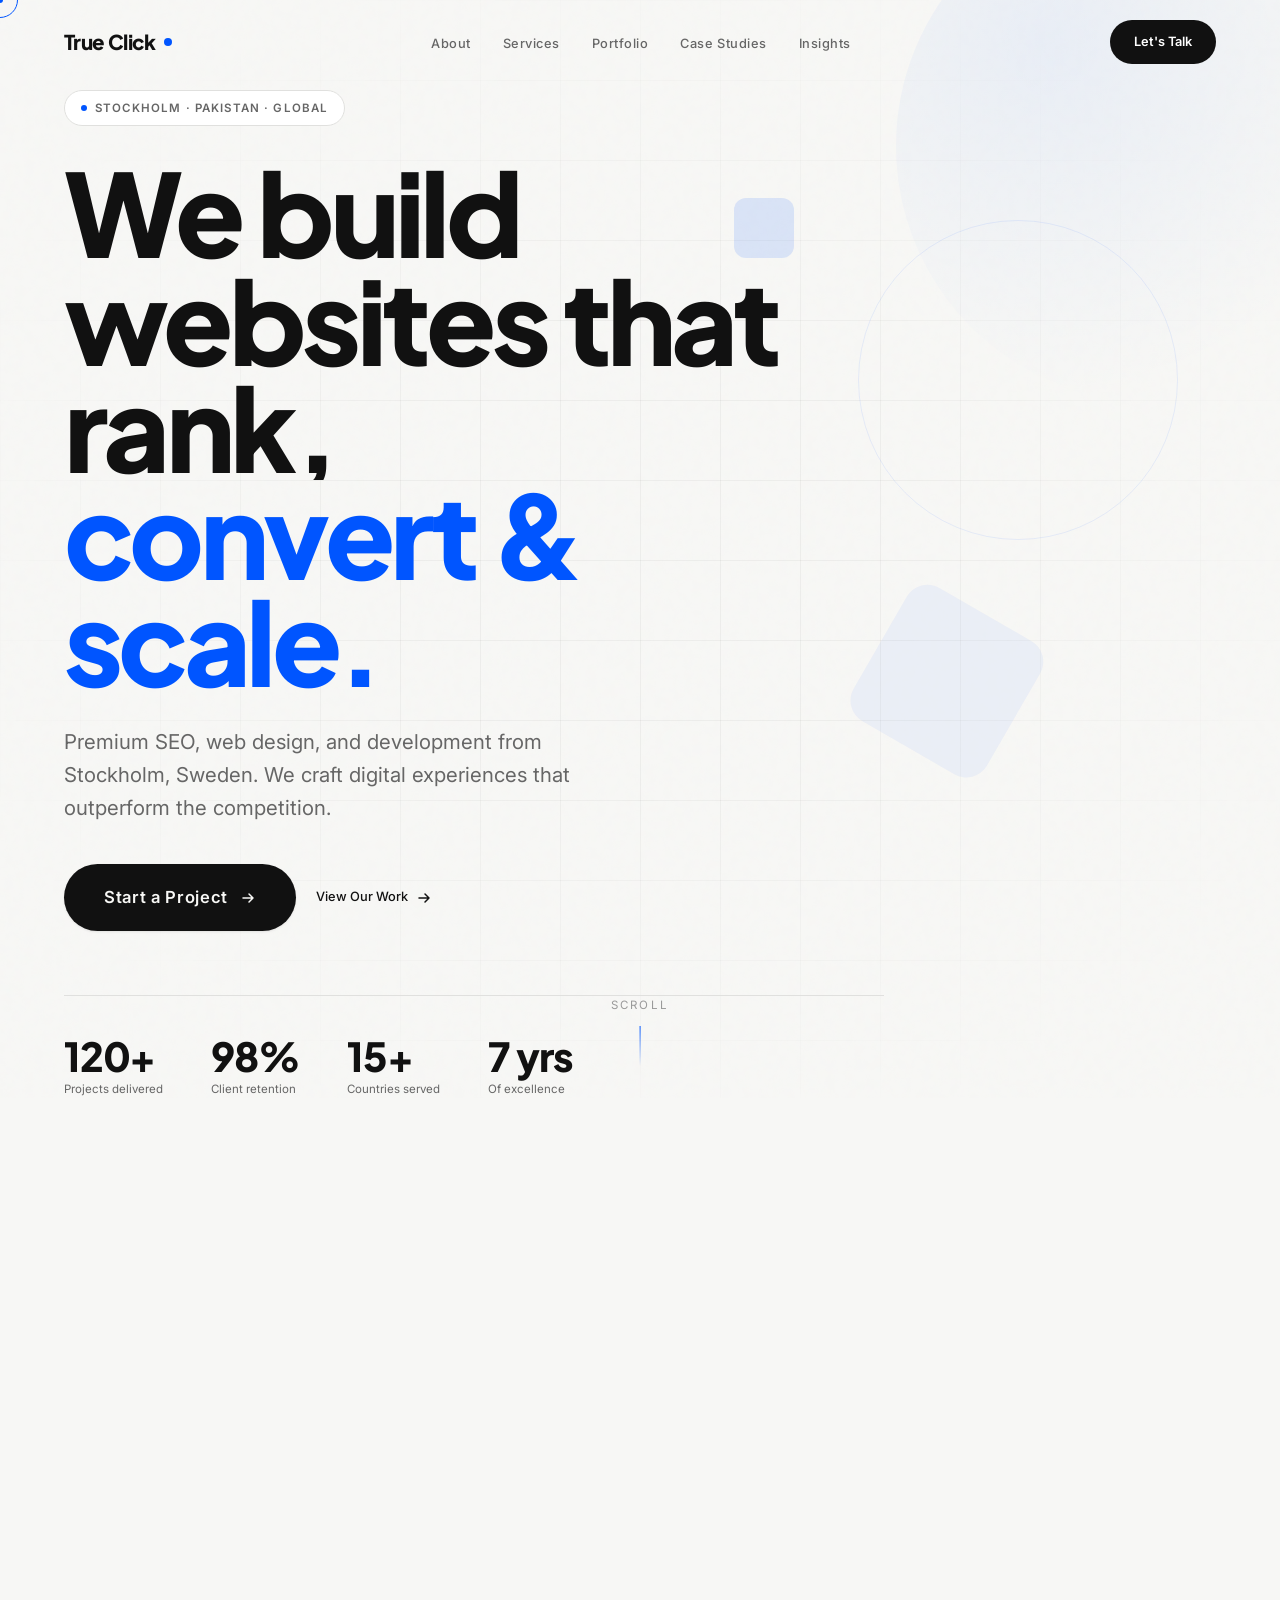
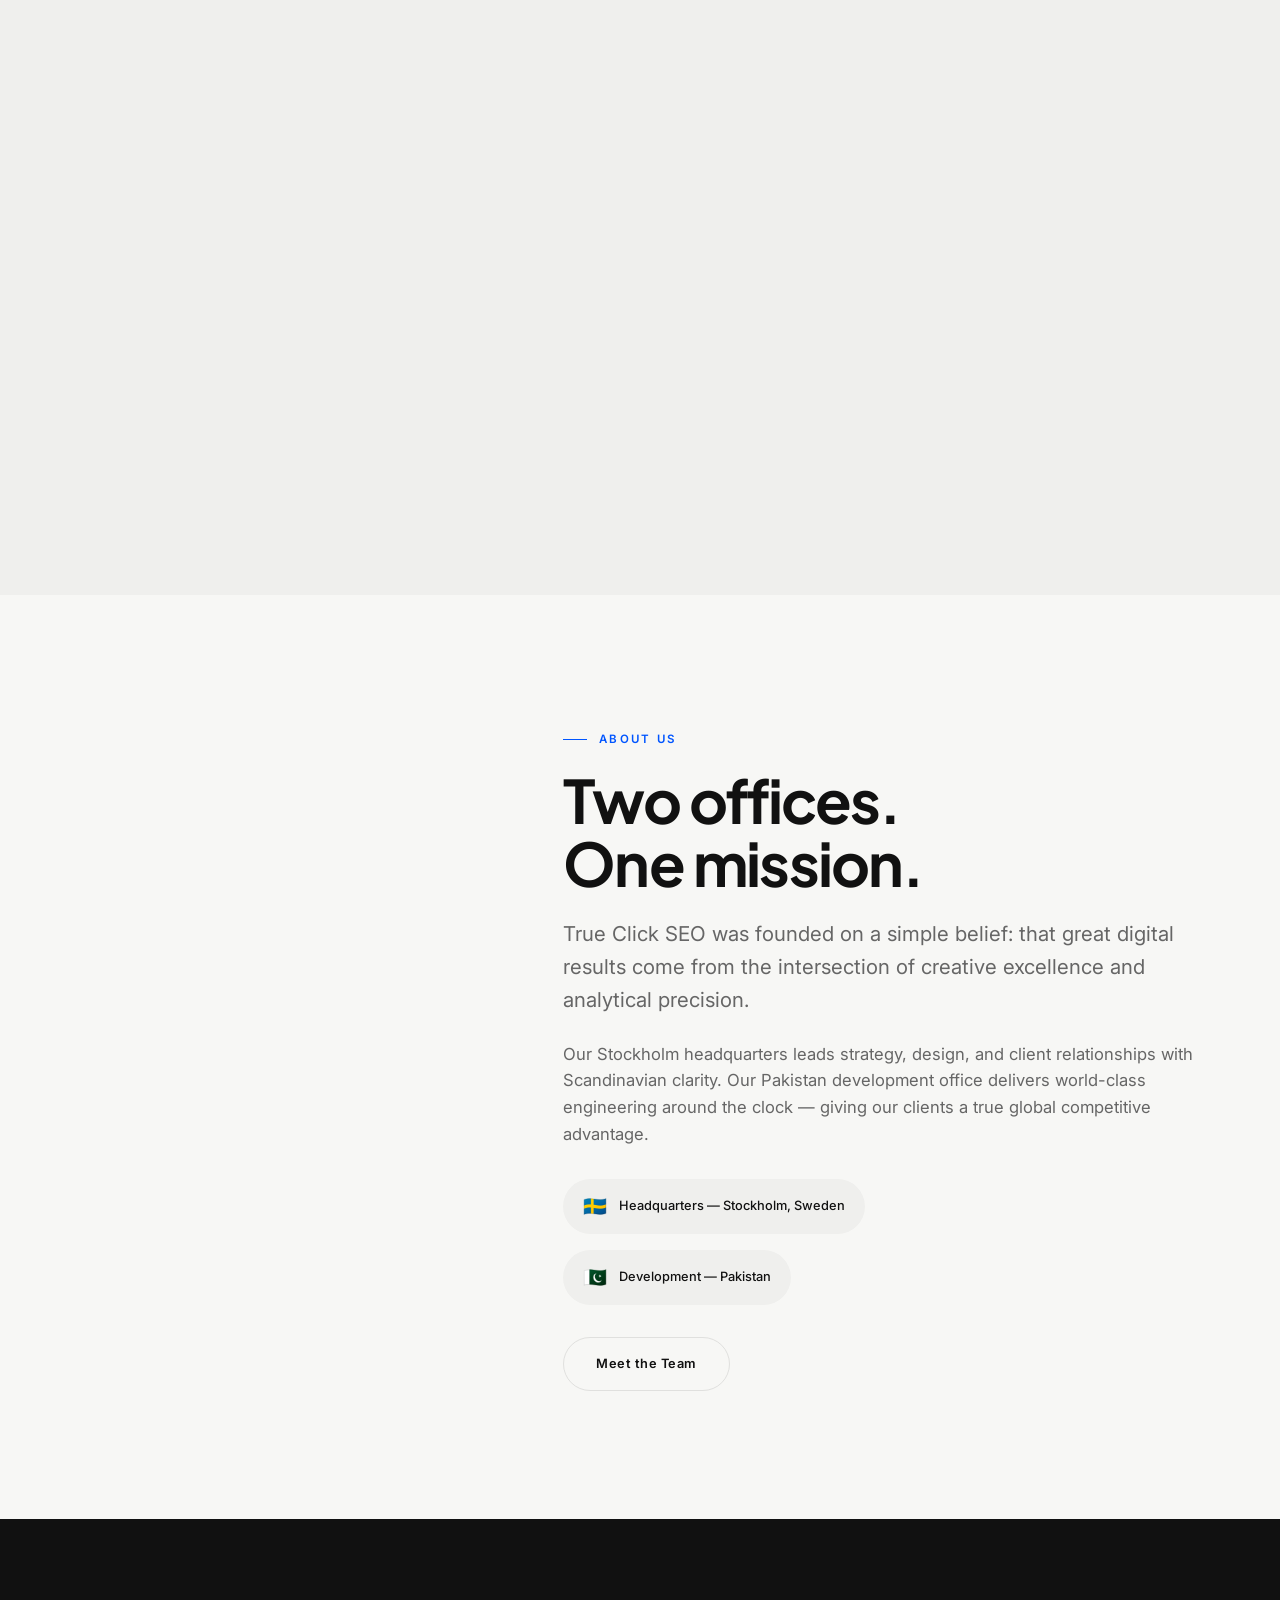
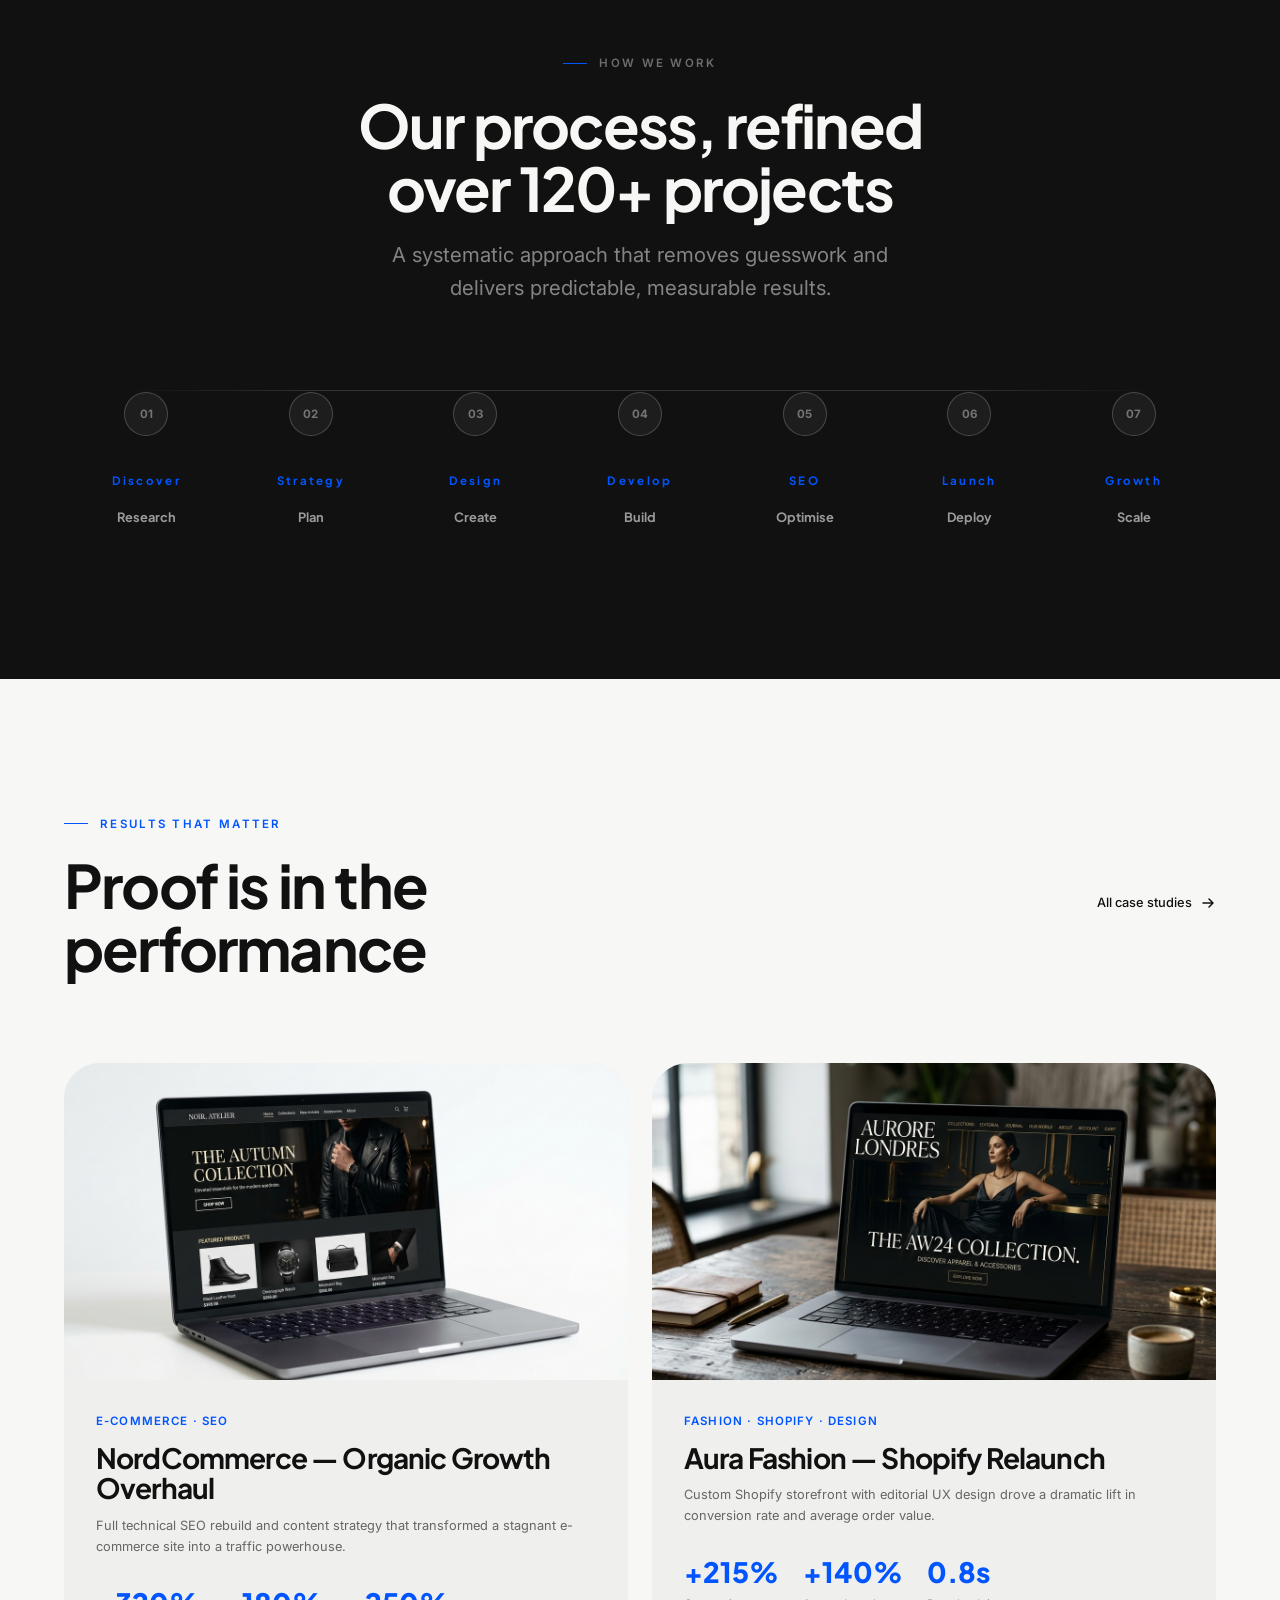
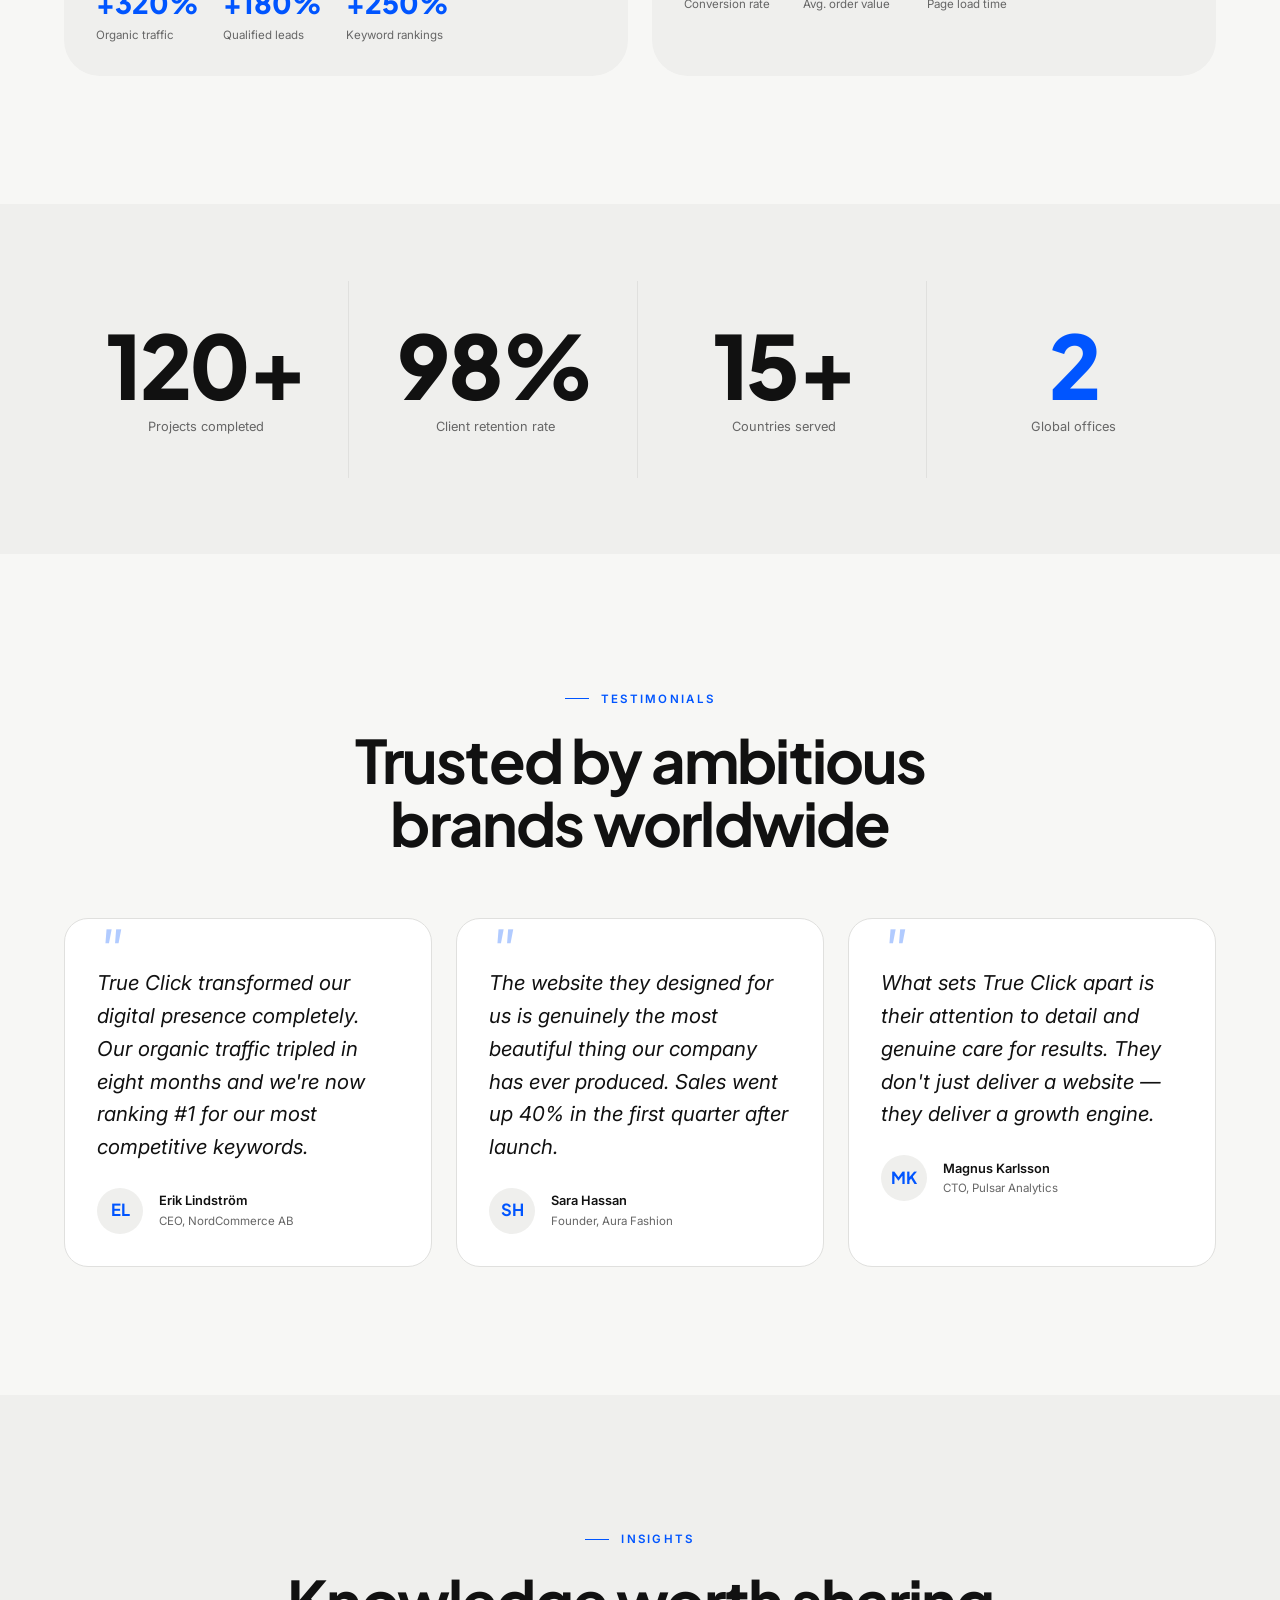
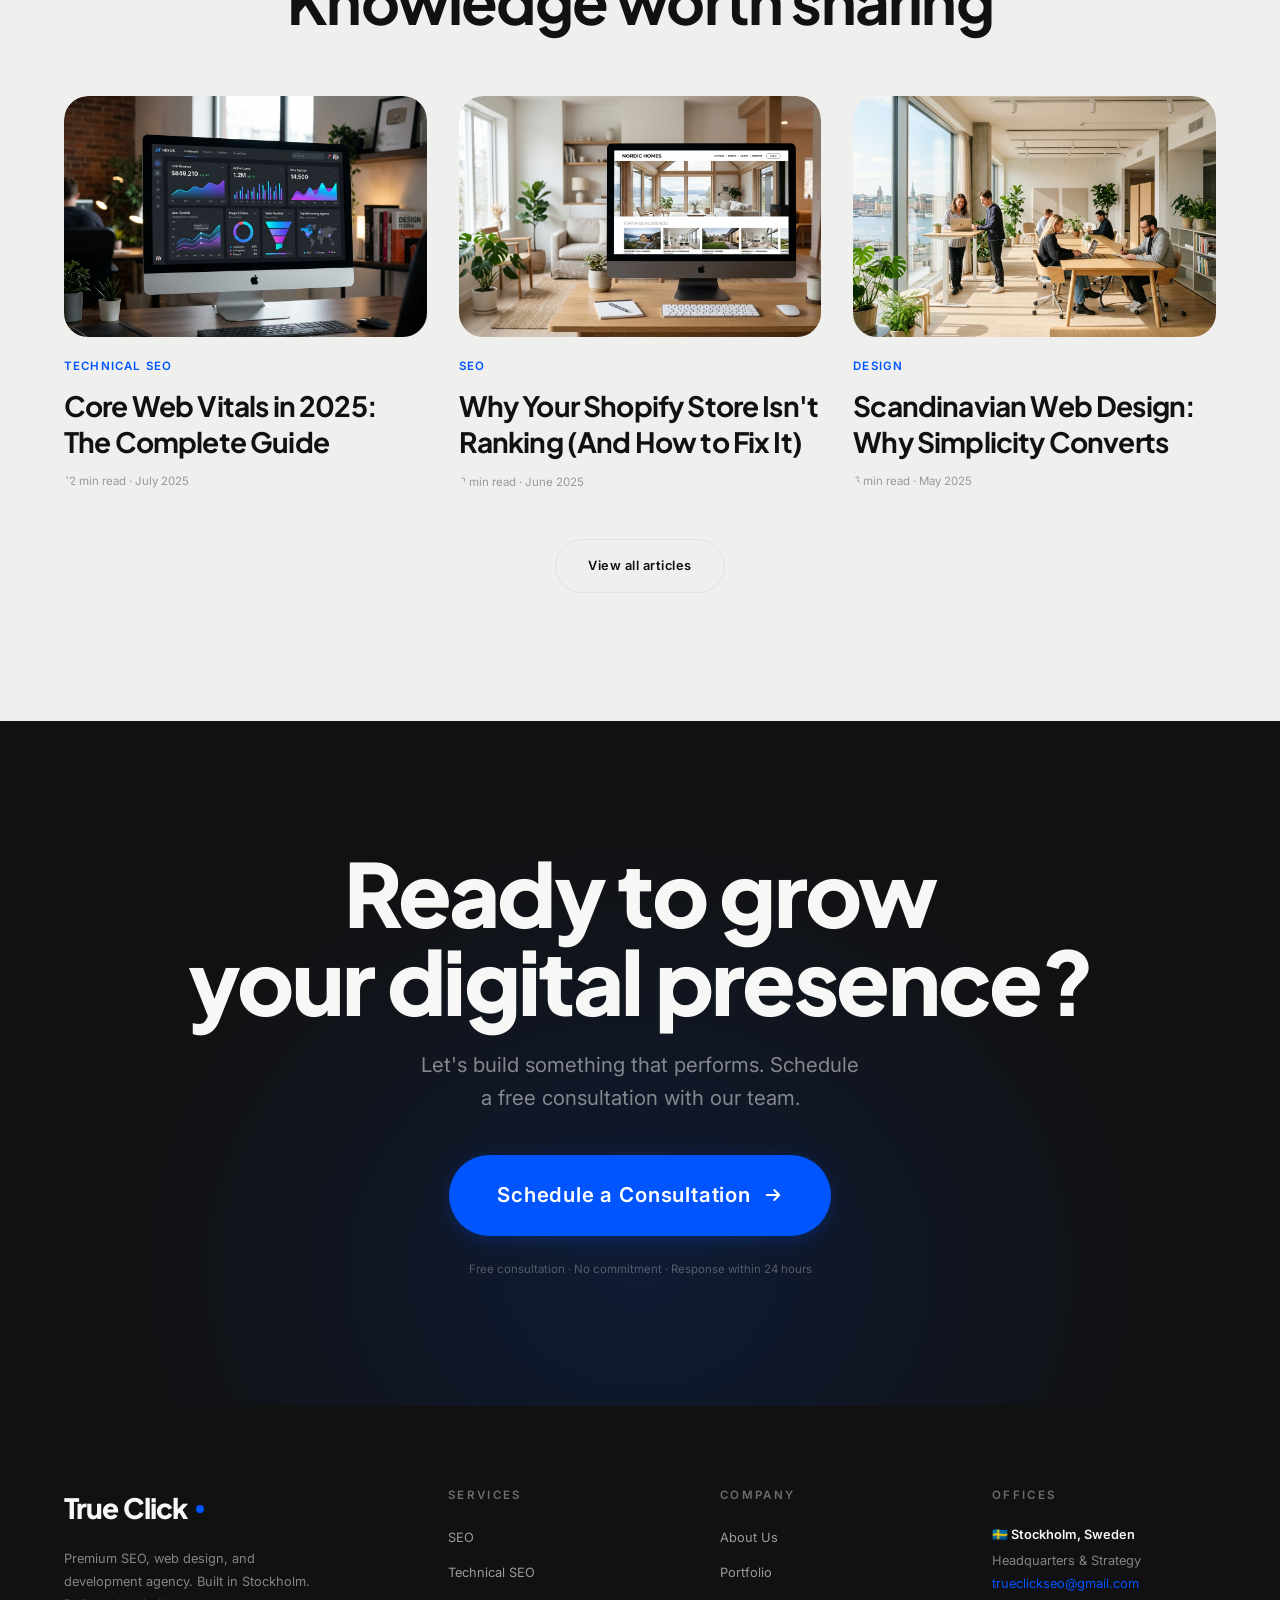
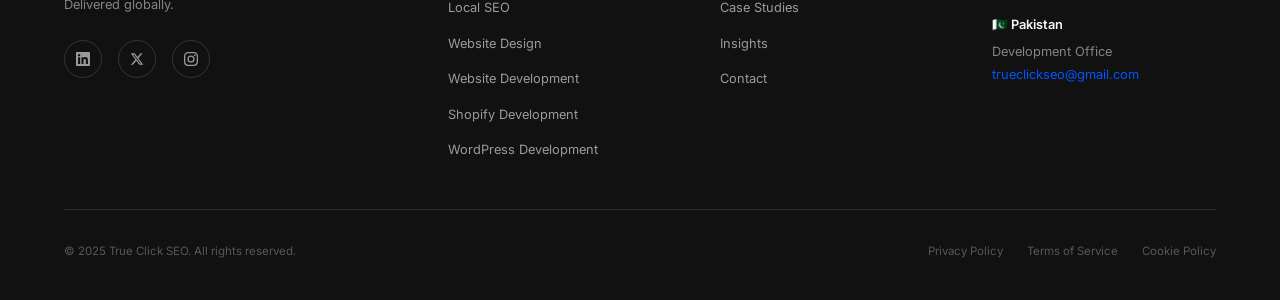
==== index.html @ 690df50f "Initial commit — True Click SEO website (11 pages, full design system)" ====
<!DOCTYPE html>
<html lang="en">
<head>
  <meta charset="UTF-8" />
  <meta name="viewport" content="width=device-width, initial-scale=1.0" />
  <meta name="description" content="True Click SEO — A premium digital agency based in Stockholm, Sweden. We design, develop, and optimize websites that rank, convert, and scale. SEO, Web Design & Development." />
  <meta name="keywords" content="SEO agency Stockholm, web design Sweden, website development, technical SEO, local SEO, Shopify development" />
  <meta property="og:title" content="True Click SEO — Digital Agency Stockholm" />
  <meta property="og:description" content="We build websites that rank, convert, and scale. Premium SEO, Web Design & Development agency." />
  <meta property="og:type" content="website" />
  <meta property="og:url" content="https://trueclickseo.com" />
  <title>True Click SEO — Digital Agency Stockholm</title>

  <!-- Fonts -->
  <link rel="preconnect" href="https://fonts.googleapis.com" />
  <link rel="preconnect" href="https://fonts.gstatic.com" crossorigin />
  <link href="https://fonts.googleapis.com/css2?family=Plus+Jakarta+Sans:ital,wght@0,400;0,500;0,600;0,700;0,800;1,400&family=Inter:wght@400;500;600&display=swap" rel="stylesheet" />

  <!-- CSS -->
  <link rel="stylesheet" href="css/reset.css" />
  <link rel="stylesheet" href="css/tokens.css" />
  <link rel="stylesheet" href="css/animations.css" />
  <link rel="stylesheet" href="css/layout.css" />
  <link rel="stylesheet" href="css/components.css" />
  <link rel="stylesheet" href="css/pages/home.css" />
</head>
<body>

  <!-- Scroll Progress -->
  <div id="scroll-progress" aria-hidden="true"></div>

  <!-- Custom Cursor -->
  <div id="cursor-dot"  aria-hidden="true"></div>
  <div id="cursor-ring" aria-hidden="true"></div>

  <!-- Page Transition -->
  <div id="page-transition" aria-hidden="true"></div>

  <!-- ═══════════════════════════════════════════
       NAVIGATION
  ═══════════════════════════════════════════ -->
  <nav class="nav" role="navigation" aria-label="Main navigation">
    <div class="container">
      <div class="nav__inner">
        <a href="index.html" class="nav__logo" aria-label="True Click SEO Home">
          True Click<span class="nav__logo-dot"></span>
        </a>

        <ul class="nav__links" role="list">
          <li><a href="about.html" class="nav__link">About</a></li>
          <li><a href="services.html" class="nav__link">Services</a></li>
          <li><a href="portfolio.html" class="nav__link">Portfolio</a></li>
          <li><a href="case-studies.html" class="nav__link">Case Studies</a></li>
          <li><a href="insights.html" class="nav__link">Insights</a></li>
        </ul>

        <a href="contact.html" class="nav__cta magnetic" id="nav-cta">Let's Talk</a>

        <button class="nav__hamburger" id="hamburger" aria-label="Open menu" aria-expanded="false">
          <span></span><span></span><span></span>
        </button>
      </div>
    </div>
  </nav>

  <!-- Mobile Menu -->
  <div class="nav__mobile" id="mobile-menu" role="dialog" aria-modal="true" aria-label="Mobile navigation">
    <a href="index.html"       class="nav__mobile-link">Home</a>
    <a href="about.html"       class="nav__mobile-link">About</a>
    <a href="services.html"    class="nav__mobile-link">Services</a>
    <a href="portfolio.html"   class="nav__mobile-link">Portfolio</a>
    <a href="case-studies.html"class="nav__mobile-link">Case Studies</a>
    <a href="insights.html"    class="nav__mobile-link">Insights</a>
    <a href="contact.html"     class="nav__mobile-link">Contact</a>
  </div>

  <main id="main">

    <!-- ═══════════════════════════════════════════
         HERO
    ═══════════════════════════════════════════ -->
    <section class="hero" aria-label="Hero">
      <div class="hero__grid" aria-hidden="true"></div>
      <div class="hero__grain" aria-hidden="true"></div>
      <div class="hero__geometry" aria-hidden="true">
        <div class="geo-shape geo-shape--1"></div>
        <div class="geo-shape geo-shape--2"></div>
        <div class="geo-shape geo-shape--3"></div>
        <div class="geo-shape geo-shape--4"></div>
      </div>

      <div class="container">
        <div class="hero__content">
          <div class="hero__badge">
            <span class="hero__badge-dot"></span>
            Stockholm · Pakistan · Global
          </div>

          <h1 class="hero__headline">
            <span class="hero__headline-line">
              <span class="hero__headline-inner hero__headline-inner--1">We build</span>
            </span>
            <span class="hero__headline-line">
              <span class="hero__headline-inner hero__headline-inner--2">websites that rank,</span>
            </span>
            <span class="hero__headline-line">
              <span class="hero__headline-inner hero__headline-inner--3">convert & scale.</span>
            </span>
          </h1>

          <p class="hero__subline">
            Premium SEO, web design, and development from Stockholm, Sweden.
            We craft digital experiences that outperform the competition.
          </p>

          <div class="hero__actions">
            <span class="magnetic">
              <a href="contact.html" class="btn btn--primary btn--lg" id="hero-cta-primary">
                Start a Project
                <svg width="16" height="16" viewBox="0 0 16 16" fill="none" aria-hidden="true">
                  <path d="M3 8h10M9 4l4 4-4 4" stroke="currentColor" stroke-width="1.5" stroke-linecap="round" stroke-linejoin="round"/>
                </svg>
              </a>
            </span>
            <a href="portfolio.html" class="btn-arrow" id="hero-cta-secondary">
              View Our Work
              <svg width="16" height="16" viewBox="0 0 16 16" fill="none" aria-hidden="true">
                <path d="M3 8h10M9 4l4 4-4 4" stroke="currentColor" stroke-width="1.5" stroke-linecap="round" stroke-linejoin="round"/>
              </svg>
            </a>
          </div>

          <div class="hero__stats">
            <div>
              <div class="hero__stat-num">120+</div>
              <div class="hero__stat-label">Projects delivered</div>
            </div>
            <div>
              <div class="hero__stat-num">98%</div>
              <div class="hero__stat-label">Client retention</div>
            </div>
            <div>
              <div class="hero__stat-num">15+</div>
              <div class="hero__stat-label">Countries served</div>
            </div>
            <div>
              <div class="hero__stat-num">7 yrs</div>
              <div class="hero__stat-label">Of excellence</div>
            </div>
          </div>
        </div>
      </div>

      <div class="hero__scroll-hint" aria-hidden="true">
        <span class="hero__scroll-text">Scroll</span>
        <div class="hero__scroll-line"></div>
      </div>
    </section>

    <!-- ═══════════════════════════════════════════
         SELECTED WORK
    ═══════════════════════════════════════════ -->
    <section class="section" aria-labelledby="work-heading">
      <div class="container">
        <div class="section-header flex-between reveal">
          <div>
            <div class="section-header__label">
              <span class="label label--accent">Selected Work</span>
            </div>
            <h2 class="section-header__title" id="work-heading">Projects that<br>speak for themselves</h2>
          </div>
          <a href="portfolio.html" class="btn-arrow" id="work-view-all">
            View all projects
            <svg width="16" height="16" viewBox="0 0 16 16" fill="none" aria-hidden="true">
              <path d="M3 8h10M9 4l4 4-4 4" stroke="currentColor" stroke-width="1.5" stroke-linecap="round" stroke-linejoin="round"/>
            </svg>
          </a>
        </div>

        <div class="work-grid stagger">
          <!-- Featured project (wide) -->
          <article class="project-card">
            <img src="assets/images/project-1.jpg" alt="NordCommerce e-commerce platform redesign" class="project-card__image" loading="lazy" />
            <div class="project-card__overlay"></div>
            <div class="project-card__info">
              <div class="project-card__meta">E-Commerce · SEO · Development</div>
              <div class="project-card__name">NordCommerce</div>
            </div>
          </article>

          <!-- Project 2 -->
          <article class="project-card">
            <img src="assets/images/project-2.jpg" alt="Solhem real estate website design" class="project-card__image" loading="lazy" />
            <div class="project-card__overlay"></div>
            <div class="project-card__info">
              <div class="project-card__meta">Real Estate · Web Design</div>
              <div class="project-card__name">Solhem</div>
            </div>
          </article>

          <!-- Project 3 -->
          <article class="project-card">
            <img src="assets/images/project-3.jpg" alt="Pulsar SaaS dashboard development" class="project-card__image" loading="lazy" />
            <div class="project-card__overlay"></div>
            <div class="project-card__info">
              <div class="project-card__meta">SaaS · Technical SEO</div>
              <div class="project-card__name">Pulsar Analytics</div>
            </div>
          </article>
        </div>
      </div>
    </section>

    <!-- ═══════════════════════════════════════════
         SERVICES
    ═══════════════════════════════════════════ -->
    <section class="section" style="background:var(--color-surface)" aria-labelledby="services-heading">
      <div class="container">
        <div class="section-header section-header--center reveal">
          <div class="section-header__label">
            <span class="label label--accent">What We Do</span>
          </div>
          <h2 class="section-header__title" id="services-heading">Full-spectrum digital<br>expertise</h2>
          <p class="section-header__desc">From strategy and design to development and search dominance — everything your brand needs to win online.</p>
        </div>

        <div class="services-grid stagger">
          <div class="service-item">
            <div class="service-item__icon">
              <svg viewBox="0 0 24 24" fill="none" stroke="currentColor" stroke-width="1.5" aria-hidden="true">
                <path d="M21 21l-6-6m2-5a7 7 0 11-14 0 7 7 0 0114 0z"/>
              </svg>
            </div>
            <div class="service-item__name">SEO</div>
            <div class="service-item__desc">Data-driven search strategies that drive compounding organic growth and long-term visibility.</div>
            <a href="seo.html" class="btn-arrow" style="font-size:var(--text-xs)">
              Learn more
              <svg width="14" height="14" viewBox="0 0 16 16" fill="none"><path d="M3 8h10M9 4l4 4-4 4" stroke="currentColor" stroke-width="1.5" stroke-linecap="round" stroke-linejoin="round"/></svg>
            </a>
          </div>

          <div class="service-item">
            <div class="service-item__icon">
              <svg viewBox="0 0 24 24" fill="none" stroke="currentColor" stroke-width="1.5" aria-hidden="true">
                <path d="M10.325 4.317c.426-1.756 2.924-1.756 3.35 0a1.724 1.724 0 002.573 1.066c1.543-.94 3.31.826 2.37 2.37a1.724 1.724 0 001.065 2.572c1.756.426 1.756 2.924 0 3.35a1.724 1.724 0 00-1.066 2.573c.94 1.543-.826 3.31-2.37 2.37a1.724 1.724 0 00-2.572 1.065c-.426 1.756-2.924 1.756-3.35 0a1.724 1.724 0 00-2.573-1.066c-1.543.94-3.31-.826-2.37-2.37a1.724 1.724 0 00-1.065-2.572c-1.756-.426-1.756-2.924 0-3.35a1.724 1.724 0 001.066-2.573c-.94-1.543.826-3.31 2.37-2.37.996.608 2.296.07 2.572-1.065z"/><path d="M15 12a3 3 0 11-6 0 3 3 0 016 0z"/>
              </svg>
            </div>
            <div class="service-item__name">Technical SEO</div>
            <div class="service-item__desc">Deep-level audits, Core Web Vitals, crawl optimization, and schema markup for maximum indexability.</div>
            <a href="technical-seo.html" class="btn-arrow" style="font-size:var(--text-xs)">
              Learn more
              <svg width="14" height="14" viewBox="0 0 16 16" fill="none"><path d="M3 8h10M9 4l4 4-4 4" stroke="currentColor" stroke-width="1.5" stroke-linecap="round" stroke-linejoin="round"/></svg>
            </a>
          </div>

          <div class="service-item">
            <div class="service-item__icon">
              <svg viewBox="0 0 24 24" fill="none" stroke="currentColor" stroke-width="1.5" aria-hidden="true">
                <path d="M17.657 16.657L13.414 20.9a1.998 1.998 0 01-2.827 0l-4.244-4.243a8 8 0 1111.314 0z"/><path d="M15 11a3 3 0 11-6 0 3 3 0 016 0z"/>
              </svg>
            </div>
            <div class="service-item__name">Local SEO</div>
            <div class="service-item__desc">Dominate local search results, Google Business optimization, and geo-targeted content strategies.</div>
            <a href="seo.html" class="btn-arrow" style="font-size:var(--text-xs)">
              Learn more
              <svg width="14" height="14" viewBox="0 0 16 16" fill="none"><path d="M3 8h10M9 4l4 4-4 4" stroke="currentColor" stroke-width="1.5" stroke-linecap="round" stroke-linejoin="round"/></svg>
            </a>
          </div>

          <div class="service-item">
            <div class="service-item__icon">
              <svg viewBox="0 0 24 24" fill="none" stroke="currentColor" stroke-width="1.5" aria-hidden="true">
                <path d="M4 5a1 1 0 011-1h14a1 1 0 011 1v2a1 1 0 01-1 1H5a1 1 0 01-1-1V5zM4 13a1 1 0 011-1h6a1 1 0 011 1v6a1 1 0 01-1 1H5a1 1 0 01-1-1v-6zM16 13a1 1 0 011-1h2a1 1 0 011 1v6a1 1 0 01-1 1h-2a1 1 0 01-1-1v-6z"/>
              </svg>
            </div>
            <div class="service-item__name">Website Design</div>
            <div class="service-item__desc">Award-worthy UI/UX design with Scandinavian aesthetics, tailored to your brand and conversion goals.</div>
            <a href="website-design.html" class="btn-arrow" style="font-size:var(--text-xs)">
              Learn more
              <svg width="14" height="14" viewBox="0 0 16 16" fill="none"><path d="M3 8h10M9 4l4 4-4 4" stroke="currentColor" stroke-width="1.5" stroke-linecap="round" stroke-linejoin="round"/></svg>
            </a>
          </div>

          <div class="service-item">
            <div class="service-item__icon">
              <svg viewBox="0 0 24 24" fill="none" stroke="currentColor" stroke-width="1.5" aria-hidden="true">
                <path d="M10 20l4-16m4 4l4 4-4 4M6 16l-4-4 4-4"/>
              </svg>
            </div>
            <div class="service-item__name">Website Development</div>
            <div class="service-item__desc">Clean, performant, accessible code built for speed, scalability, and search engine excellence.</div>
            <a href="website-development.html" class="btn-arrow" style="font-size:var(--text-xs)">
              Learn more
              <svg width="14" height="14" viewBox="0 0 16 16" fill="none"><path d="M3 8h10M9 4l4 4-4 4" stroke="currentColor" stroke-width="1.5" stroke-linecap="round" stroke-linejoin="round"/></svg>
            </a>
          </div>

          <div class="service-item">
            <div class="service-item__icon">
              <svg viewBox="0 0 24 24" fill="none" stroke="currentColor" stroke-width="1.5" aria-hidden="true">
                <path d="M3 3h2l.4 2M7 13h10l4-8H5.4M7 13L5.4 5M7 13l-2.293 2.293c-.63.63-.184 1.707.707 1.707H17m0 0a2 2 0 100 4 2 2 0 000-4zm-8 2a2 2 0 11-4 0 2 2 0 014 0z"/>
              </svg>
            </div>
            <div class="service-item__name">Shopify Development</div>
            <div class="service-item__desc">Custom Shopify themes, apps, and stores optimised for conversion, speed, and organic search.</div>
            <a href="website-development.html" class="btn-arrow" style="font-size:var(--text-xs)">
              Learn more
              <svg width="14" height="14" viewBox="0 0 16 16" fill="none"><path d="M3 8h10M9 4l4 4-4 4" stroke="currentColor" stroke-width="1.5" stroke-linecap="round" stroke-linejoin="round"/></svg>
            </a>
          </div>

          <div class="service-item">
            <div class="service-item__icon">
              <svg viewBox="0 0 24 24" fill="none" stroke="currentColor" stroke-width="1.5" aria-hidden="true">
                <path d="M9 12h6m-6 4h6m2 5H7a2 2 0 01-2-2V5a2 2 0 012-2h5.586a1 1 0 01.707.293l5.414 5.414a1 1 0 01.293.707V19a2 2 0 01-2 2z"/>
              </svg>
            </div>
            <div class="service-item__name">WordPress Development</div>
            <div class="service-item__desc">Bespoke WordPress solutions — headless, block-based, and custom themes built for performance.</div>
            <a href="website-development.html" class="btn-arrow" style="font-size:var(--text-xs)">
              Learn more
              <svg width="14" height="14" viewBox="0 0 16 16" fill="none"><path d="M3 8h10M9 4l4 4-4 4" stroke="currentColor" stroke-width="1.5" stroke-linecap="round" stroke-linejoin="round"/></svg>
            </a>
          </div>

          <div class="service-item">
            <div class="service-item__icon">
              <svg viewBox="0 0 24 24" fill="none" stroke="currentColor" stroke-width="1.5" aria-hidden="true">
                <path d="M12 6V4m0 2a2 2 0 100 4m0-4a2 2 0 110 4m-6 8a2 2 0 100-4m0 4a2 2 0 110-4m0 4v2m0-6V4m6 6v10m6-2a2 2 0 100-4m0 4a2 2 0 110-4m0 4v2m0-6V4"/>
              </svg>
            </div>
            <div class="service-item__name">Website Maintenance</div>
            <div class="service-item__desc">Proactive monitoring, updates, security, and ongoing optimisation to keep your site at peak performance.</div>
            <a href="services.html" class="btn-arrow" style="font-size:var(--text-xs)">
              Learn more
              <svg width="14" height="14" viewBox="0 0 16 16" fill="none"><path d="M3 8h10M9 4l4 4-4 4" stroke="currentColor" stroke-width="1.5" stroke-linecap="round" stroke-linejoin="round"/></svg>
            </a>
          </div>
        </div>
      </div>
    </section>

    <!-- ═══════════════════════════════════════════
         ABOUT
    ═══════════════════════════════════════════ -->
    <section class="section" aria-labelledby="about-heading">
      <div class="container">
        <div class="split split--40-60">
          <div class="about-visual reveal-left">
            <img src="assets/images/about.jpg" alt="True Click SEO Stockholm office" class="about-visual__image" loading="lazy" />
            <div class="about-visual__badge">
              <div class="about-visual__badge-num">7+</div>
              <div class="about-visual__badge-label">Years of excellence</div>
            </div>
          </div>

          <div class="reveal-right">
            <div class="section-header__label">
              <span class="label label--accent">About Us</span>
            </div>
            <h2 class="section-header__title" id="about-heading" style="margin-bottom:var(--space-6)">
              Two offices.<br>One mission.
            </h2>
            <p class="body-lg text-muted" style="margin-bottom:var(--space-6)">
              True Click SEO was founded on a simple belief: that great digital results come from the intersection of creative excellence and analytical precision.
            </p>
            <p class="body-md text-muted" style="margin-bottom:var(--space-8)">
              Our Stockholm headquarters leads strategy, design, and client relationships with Scandinavian clarity. Our Pakistan development office delivers world-class engineering around the clock — giving our clients a true global competitive advantage.
            </p>

            <div class="about-offices">
              <div class="office-chip">
                <span class="office-chip__flag">🇸🇪</span>
                Headquarters — Stockholm, Sweden
              </div>
              <div class="office-chip">
                <span class="office-chip__flag">🇵🇰</span>
                Development — Pakistan
              </div>
            </div>

            <div style="margin-top:var(--space-8)">
              <a href="about.html" class="btn btn--outline" id="about-cta">Meet the Team</a>
            </div>
          </div>
        </div>
      </div>
    </section>

    <!-- ═══════════════════════════════════════════
         PROCESS
    ═══════════════════════════════════════════ -->
    <section class="section process-section" aria-labelledby="process-heading">
      <div class="container">
        <div class="section-header section-header--center reveal">
          <div class="section-header__label">
            <span class="label" style="color:rgba(247,247,245,0.4)">How We Work</span>
          </div>
          <h2 class="section-header__title" id="process-heading">
            Our process, refined<br>over 120+ projects
          </h2>
          <p class="section-header__desc">
            A systematic approach that removes guesswork and delivers predictable, measurable results.
          </p>
        </div>

        <div class="process-grid stagger">
          <div class="process-step">
            <div class="process-step__dot">01</div>
            <div class="process-step__num">Discover</div>
            <div class="process-step__title">Research</div>
          </div>
          <div class="process-step">
            <div class="process-step__dot">02</div>
            <div class="process-step__num">Strategy</div>
            <div class="process-step__title">Plan</div>
          </div>
          <div class="process-step">
            <div class="process-step__dot">03</div>
            <div class="process-step__num">Design</div>
            <div class="process-step__title">Create</div>
          </div>
          <div class="process-step">
            <div class="process-step__dot">04</div>
            <div class="process-step__num">Develop</div>
            <div class="process-step__title">Build</div>
          </div>
          <div class="process-step">
            <div class="process-step__dot">05</div>
            <div class="process-step__num">SEO</div>
            <div class="process-step__title">Optimise</div>
          </div>
          <div class="process-step">
            <div class="process-step__dot">06</div>
            <div class="process-step__num">Launch</div>
            <div class="process-step__title">Deploy</div>
          </div>
          <div class="process-step">
            <div class="process-step__dot">07</div>
            <div class="process-step__num">Growth</div>
            <div class="process-step__title">Scale</div>
          </div>
        </div>
      </div>
    </section>

    <!-- ═══════════════════════════════════════════
         CASE STUDIES
    ═══════════════════════════════════════════ -->
    <section class="section" aria-labelledby="case-studies-heading">
      <div class="container">
        <div class="section-header flex-between reveal">
          <div>
            <div class="section-header__label">
              <span class="label label--accent">Results That Matter</span>
            </div>
            <h2 class="section-header__title" id="case-studies-heading">
              Proof is in the<br>performance
            </h2>
          </div>
          <a href="case-studies.html" class="btn-arrow" id="cs-view-all">
            All case studies
            <svg width="16" height="16" viewBox="0 0 16 16" fill="none"><path d="M3 8h10M9 4l4 4-4 4" stroke="currentColor" stroke-width="1.5" stroke-linecap="round" stroke-linejoin="round"/></svg>
          </a>
        </div>

        <div class="case-studies-grid stagger">
          <article class="case-card">
            <img src="assets/images/project-1.jpg" alt="NordCommerce SEO case study" class="case-card__image" loading="lazy" />
            <div class="case-card__body">
              <div class="case-card__tag">E-Commerce · SEO</div>
              <h3 class="case-card__title">NordCommerce — Organic Growth Overhaul</h3>
              <p class="case-card__desc">Full technical SEO rebuild and content strategy that transformed a stagnant e-commerce site into a traffic powerhouse.</p>
              <div class="case-card__metrics">
                <div>
                  <div class="case-card__metric-value">+320%</div>
                  <div class="case-card__metric-label">Organic traffic</div>
                </div>
                <div>
                  <div class="case-card__metric-value">+180%</div>
                  <div class="case-card__metric-label">Qualified leads</div>
                </div>
                <div>
                  <div class="case-card__metric-value">+250%</div>
                  <div class="case-card__metric-label">Keyword rankings</div>
                </div>
              </div>
            </div>
          </article>

          <article class="case-card">
            <img src="assets/images/project-4.jpg" alt="Aura Fashion Shopify case study" class="case-card__image" loading="lazy" />
            <div class="case-card__body">
              <div class="case-card__tag">Fashion · Shopify · Design</div>
              <h3 class="case-card__title">Aura Fashion — Shopify Relaunch</h3>
              <p class="case-card__desc">Custom Shopify storefront with editorial UX design drove a dramatic lift in conversion rate and average order value.</p>
              <div class="case-card__metrics">
                <div>
                  <div class="case-card__metric-value">+215%</div>
                  <div class="case-card__metric-label">Conversion rate</div>
                </div>
                <div>
                  <div class="case-card__metric-value">+140%</div>
                  <div class="case-card__metric-label">Avg. order value</div>
                </div>
                <div>
                  <div class="case-card__metric-value">0.8s</div>
                  <div class="case-card__metric-label">Page load time</div>
                </div>
              </div>
            </div>
          </article>
        </div>
      </div>
    </section>

    <!-- ═══════════════════════════════════════════
         STATISTICS
    ═══════════════════════════════════════════ -->
    <section class="section section--sm stats-section" aria-labelledby="stats-heading">
      <div class="container container--2xl">
        <h2 class="sr-only" id="stats-heading">Our numbers</h2>
        <div class="stats-grid">
          <div class="stat-card reveal">
            <span class="stat-number" data-count="120" data-suffix="+" aria-label="120+ projects completed">0+</span>
            <p class="stat-label">Projects completed</p>
          </div>
          <div class="stat-card reveal">
            <span class="stat-number" data-count="98" data-suffix="%" aria-label="98% client retention rate">0%</span>
            <p class="stat-label">Client retention rate</p>
          </div>
          <div class="stat-card reveal">
            <span class="stat-number" data-count="15" data-suffix="+" aria-label="15 countries served">0+</span>
            <p class="stat-label">Countries served</p>
          </div>
          <div class="stat-card reveal">
            <span class="stat-number stat-number--accent" data-count="2" aria-label="2 global offices">0</span>
            <p class="stat-label">Global offices</p>
          </div>
        </div>
      </div>
    </section>

    <!-- ═══════════════════════════════════════════
         TESTIMONIALS
    ═══════════════════════════════════════════ -->
    <section class="section" aria-labelledby="testimonials-heading">
      <div class="container">
        <div class="section-header section-header--center reveal">
          <div class="section-header__label">
            <span class="label label--accent">Testimonials</span>
          </div>
          <h2 class="section-header__title" id="testimonials-heading">
            Trusted by ambitious<br>brands worldwide
          </h2>
        </div>

        <div class="testimonials-slider stagger">
          <div class="testimonial-card">
            <p class="testimonial-card__quote">True Click transformed our digital presence completely. Our organic traffic tripled in eight months and we're now ranking #1 for our most competitive keywords.</p>
            <div class="testimonial-card__author">
              <div class="testimonial-card__avatar">EL</div>
              <div>
                <div class="testimonial-card__name">Erik Lindström</div>
                <div class="testimonial-card__role">CEO, NordCommerce AB</div>
              </div>
            </div>
          </div>

          <div class="testimonial-card">
            <p class="testimonial-card__quote">The website they designed for us is genuinely the most beautiful thing our company has ever produced. Sales went up 40% in the first quarter after launch.</p>
            <div class="testimonial-card__author">
              <div class="testimonial-card__avatar">SH</div>
              <div>
                <div class="testimonial-card__name">Sara Hassan</div>
                <div class="testimonial-card__role">Founder, Aura Fashion</div>
              </div>
            </div>
          </div>

          <div class="testimonial-card">
            <p class="testimonial-card__quote">What sets True Click apart is their attention to detail and genuine care for results. They don't just deliver a website — they deliver a growth engine.</p>
            <div class="testimonial-card__author">
              <div class="testimonial-card__avatar">MK</div>
              <div>
                <div class="testimonial-card__name">Magnus Karlsson</div>
                <div class="testimonial-card__role">CTO, Pulsar Analytics</div>
              </div>
            </div>
          </div>
        </div>
      </div>
    </section>

    <!-- ═══════════════════════════════════════════
         INSIGHTS PREVIEW
    ═══════════════════════════════════════════ -->
    <section class="section" style="background:var(--color-surface)" aria-labelledby="insights-heading">
      <div class="container">
        <div class="section-header section-header--center reveal">
          <div class="section-header__label">
            <span class="label label--accent">Insights</span>
          </div>
          <h2 class="section-header__title" id="insights-heading">
            Knowledge worth sharing
          </h2>
        </div>

        <div class="grid grid-3 stagger">
          <article class="post-card">
            <div class="post-card__image" style="aspect-ratio:3/2;background:linear-gradient(135deg,#0055FF15,#0055FF05);border-radius:var(--radius-xl);overflow:hidden">
              <img src="assets/images/project-3.jpg" alt="Core Web Vitals 2025 guide" style="width:100%;height:100%;object-fit:cover" loading="lazy" />
            </div>
            <div class="post-card__cat">Technical SEO</div>
            <h3 class="post-card__title">Core Web Vitals in 2025: The Complete Guide</h3>
            <div class="post-card__meta">12 min read · July 2025</div>
          </article>

          <article class="post-card">
            <div class="post-card__image" style="aspect-ratio:3/2;background:var(--color-surface-2);border-radius:var(--radius-xl);overflow:hidden">
              <img src="assets/images/project-2.jpg" alt="Shopify SEO strategies" style="width:100%;height:100%;object-fit:cover" loading="lazy" />
            </div>
            <div class="post-card__cat">SEO</div>
            <h3 class="post-card__title">Why Your Shopify Store Isn't Ranking (And How to Fix It)</h3>
            <div class="post-card__meta">8 min read · June 2025</div>
          </article>

          <article class="post-card">
            <div class="post-card__image" style="aspect-ratio:3/2;background:var(--color-surface-2);border-radius:var(--radius-xl);overflow:hidden">
              <img src="assets/images/about.jpg" alt="Scandinavian web design principles" style="width:100%;height:100%;object-fit:cover" loading="lazy" />
            </div>
            <div class="post-card__cat">Design</div>
            <h3 class="post-card__title">Scandinavian Web Design: Why Simplicity Converts</h3>
            <div class="post-card__meta">6 min read · May 2025</div>
          </article>
        </div>

        <div style="text-align:center;margin-top:var(--space-12)">
          <a href="insights.html" class="btn btn--outline" id="insights-view-all">View all articles</a>
        </div>
      </div>
    </section>

    <!-- ═══════════════════════════════════════════
         CTA
    ═══════════════════════════════════════════ -->
    <section class="section cta-section" aria-labelledby="cta-heading">
      <div class="cta-section__bg" aria-hidden="true"></div>
      <div class="container" style="position:relative;z-index:1">
        <div class="reveal">
          <h2 class="cta-section__headline" id="cta-heading">
            Ready to grow<br>your digital presence?
          </h2>
          <p class="cta-section__sub">
            Let's build something that performs. Schedule a free consultation with our team.
          </p>
          <span class="magnetic">
            <a href="contact.html" class="btn btn--accent btn--xl" id="cta-main-btn">
              Schedule a Consultation
              <svg width="20" height="20" viewBox="0 0 16 16" fill="none" aria-hidden="true">
                <path d="M3 8h10M9 4l4 4-4 4" stroke="currentColor" stroke-width="1.5" stroke-linecap="round" stroke-linejoin="round"/>
              </svg>
            </a>
          </span>
          <p style="margin-top:var(--space-6);font-size:var(--text-xs);color:rgba(247,247,245,0.3)">
            Free consultation · No commitment · Response within 24 hours
          </p>
        </div>
      </div>
    </section>

  </main>

  <!-- ═══════════════════════════════════════════
       FOOTER
  ═══════════════════════════════════════════ -->
  <footer class="footer" role="contentinfo">
    <div class="container">
      <div class="footer__top">
        <div>
          <div class="footer__brand-name">
            True Click<span class="nav__logo-dot" style="background:var(--color-accent)"></span>
          </div>
          <p class="footer__tagline">
            Premium SEO, web design, and development agency. Built in Stockholm. Delivered globally.
          </p>
          <div class="footer__social">
            <a href="#" class="footer__social-link" aria-label="LinkedIn">
              <svg width="14" height="14" viewBox="0 0 24 24" fill="currentColor"><path d="M20.447 20.452h-3.554v-5.569c0-1.328-.027-3.037-1.852-3.037-1.853 0-2.136 1.445-2.136 2.939v5.667H9.351V9h3.414v1.561h.046c.477-.9 1.637-1.85 3.37-1.85 3.601 0 4.267 2.37 4.267 5.455v6.286zM5.337 7.433a2.062 2.062 0 01-2.063-2.065 2.064 2.064 0 112.063 2.065zm1.782 13.019H3.555V9h3.564v11.452zM22.225 0H1.771C.792 0 0 .774 0 1.729v20.542C0 23.227.792 24 1.771 24h20.451C23.2 24 24 23.227 24 22.271V1.729C24 .774 23.2 0 22.222 0h.003z"/></svg>
            </a>
            <a href="#" class="footer__social-link" aria-label="Twitter / X">
              <svg width="14" height="14" viewBox="0 0 24 24" fill="currentColor"><path d="M18.244 2.25h3.308l-7.227 8.26 8.502 11.24H16.17l-5.214-6.817L4.99 21.75H1.68l7.73-8.835L1.254 2.25H8.08l4.713 6.231zm-1.161 17.52h1.833L7.084 4.126H5.117z"/></svg>
            </a>
            <a href="#" class="footer__social-link" aria-label="Instagram">
              <svg width="14" height="14" viewBox="0 0 24 24" fill="currentColor"><path d="M12 2.163c3.204 0 3.584.012 4.85.07 3.252.148 4.771 1.691 4.919 4.919.058 1.265.069 1.645.069 4.849 0 3.205-.012 3.584-.069 4.849-.149 3.225-1.664 4.771-4.919 4.919-1.266.058-1.644.07-4.85.07-3.204 0-3.584-.012-4.849-.07-3.26-.149-4.771-1.699-4.919-4.92-.058-1.265-.07-1.644-.07-4.849 0-3.204.013-3.583.07-4.849.149-3.227 1.664-4.771 4.919-4.919 1.266-.057 1.645-.069 4.849-.069zM12 0C8.741 0 8.333.014 7.053.072 2.695.272.273 2.69.073 7.052.014 8.333 0 8.741 0 12c0 3.259.014 3.668.072 4.948.2 4.358 2.618 6.78 6.98 6.98C8.333 23.986 8.741 24 12 24c3.259 0 3.668-.014 4.948-.072 4.354-.2 6.782-2.618 6.979-6.98.059-1.28.073-1.689.073-4.948 0-3.259-.014-3.667-.072-4.947-.196-4.354-2.617-6.78-6.979-6.98C15.668.014 15.259 0 12 0zm0 5.838a6.162 6.162 0 100 12.324 6.162 6.162 0 000-12.324zM12 16a4 4 0 110-8 4 4 0 010 8zm6.406-11.845a1.44 1.44 0 100 2.881 1.44 1.44 0 000-2.881z"/></svg>
            </a>
          </div>
        </div>

        <div>
          <div class="footer__col-title">Services</div>
          <ul class="footer__links">
            <li><a href="seo.html" class="footer__link">SEO</a></li>
            <li><a href="technical-seo.html" class="footer__link">Technical SEO</a></li>
            <li><a href="seo.html" class="footer__link">Local SEO</a></li>
            <li><a href="website-design.html" class="footer__link">Website Design</a></li>
            <li><a href="website-development.html" class="footer__link">Website Development</a></li>
            <li><a href="website-development.html" class="footer__link">Shopify Development</a></li>
            <li><a href="website-development.html" class="footer__link">WordPress Development</a></li>
          </ul>
        </div>

        <div>
          <div class="footer__col-title">Company</div>
          <ul class="footer__links">
            <li><a href="about.html" class="footer__link">About Us</a></li>
            <li><a href="portfolio.html" class="footer__link">Portfolio</a></li>
            <li><a href="case-studies.html" class="footer__link">Case Studies</a></li>
            <li><a href="insights.html" class="footer__link">Insights</a></li>
            <li><a href="contact.html" class="footer__link">Contact</a></li>
          </ul>
        </div>

        <div>
          <div class="footer__col-title">Offices</div>
          <div style="margin-bottom:var(--space-5)">
            <div class="footer__office-name">🇸🇪 Stockholm, Sweden</div>
            <div class="footer__office-addr">
              Headquarters &amp; Strategy<br>
              <a href="mailto:trueclickseo@gmail.com">trueclickseo@gmail.com</a>
            </div>
          </div>
          <div>
            <div class="footer__office-name">🇵🇰 Pakistan</div>
            <div class="footer__office-addr">
              Development Office<br>
              <a href="mailto:trueclickseo@gmail.com">trueclickseo@gmail.com</a>
            </div>
          </div>
        </div>
      </div>

      <div class="footer__bottom">
        <p class="footer__copy">© 2025 True Click SEO. All rights reserved.</p>
        <div class="footer__bottom-links">
          <a href="#" class="footer__bottom-link">Privacy Policy</a>
          <a href="#" class="footer__bottom-link">Terms of Service</a>
          <a href="#" class="footer__bottom-link">Cookie Policy</a>
        </div>
      </div>
    </div>
  </footer>

  <!-- Scripts -->
  <script src="js/main.js"         defer></script>
  <script src="js/animations.js"   defer></script>
  <script src="js/cursor.js"       defer></script>
  <script src="js/counter.js"      defer></script>
  <script src="js/testimonials.js" defer></script>

</body>
</html>
---- css/tokens.css ----
/* ============================================
   TOKENS.CSS — True Click SEO
   Design system tokens — single source of truth
   ============================================ */

:root {

  /* ── Colors ────────────────────────────────── */
  --color-bg:        #F7F7F5;
  --color-bg-dark:   #0E0E0C;
  --color-surface:   #EFEFED;
  --color-surface-2: #E8E8E6;
  --color-text:      #111111;
  --color-muted:     #666666;
  --color-subtle:    #999999;
  --color-border:    #E0E0DE;
  --color-accent:    #0055FF;
  --color-accent-dim:#0055FF22;
  --color-white:     #FFFFFF;
  --color-invert-bg: #111111;
  --color-invert-text: #F7F7F5;

  /* ── Typography ─────────────────────────────── */
  --font-display: 'Plus Jakarta Sans', 'Inter', sans-serif;
  --font-body:    'Inter', system-ui, sans-serif;
  --font-mono:    'JetBrains Mono', 'Courier New', monospace;

  /* Fluid type scale — clamp(min, fluid, max) */
  --text-xs:   clamp(0.7rem,  0.9vw, 0.8rem);
  --text-sm:   clamp(0.8rem,  1.0vw, 0.9rem);
  --text-base: clamp(0.9rem,  1.1vw, 1rem);
  --text-md:   clamp(1rem,    1.3vw, 1.125rem);
  --text-lg:   clamp(1.125rem,1.6vw, 1.375rem);
  --text-xl:   clamp(1.375rem,2.2vw, 1.75rem);
  --text-2xl:  clamp(1.75rem, 3.2vw, 2.5rem);
  --text-3xl:  clamp(2.25rem, 5vw,   3.75rem);
  --text-4xl:  clamp(3rem,    7vw,   5.5rem);
  --text-hero: clamp(3.5rem,  9vw,   8rem);

  --weight-regular: 400;
  --weight-medium:  500;
  --weight-semibold:600;
  --weight-bold:    700;
  --weight-black:   800;

  --leading-tight:  1.1;
  --leading-snug:   1.3;
  --leading-normal: 1.6;
  --leading-loose:  1.8;

  --tracking-tight:  -0.03em;
  --tracking-normal:  0em;
  --tracking-wide:    0.04em;
  --tracking-wider:   0.1em;
  --tracking-widest:  0.2em;

  /* ── Spacing ─────────────────────────────────── */
  --space-1:  0.25rem;
  --space-2:  0.5rem;
  --space-3:  0.75rem;
  --space-4:  1rem;
  --space-5:  1.25rem;
  --space-6:  1.5rem;
  --space-8:  2rem;
  --space-10: 2.5rem;
  --space-12: 3rem;
  --space-16: 4rem;
  --space-20: 5rem;
  --space-24: 6rem;
  --space-32: 8rem;
  --space-40: 10rem;
  --space-48: 12rem;

  /* Section vertical padding */
  --section-py: clamp(5rem, 10vw, 9rem);

  /* ── Layout ──────────────────────────────────── */
  --container-sm:  640px;
  --container-md:  800px;
  --container-lg:  1100px;
  --container-xl:  1280px;
  --container-2xl: 1440px;
  --container-pad: clamp(1.25rem, 5vw, 4rem);

  /* ── Borders & Radius ────────────────────────── */
  --radius-sm:   4px;
  --radius-md:   8px;
  --radius-lg:   16px;
  --radius-xl:   24px;
  --radius-2xl:  36px;
  --radius-full: 9999px;
  --border-thin: 1px solid var(--color-border);

  /* ── Shadows ─────────────────────────────────── */
  --shadow-sm:  0 1px 3px rgba(0,0,0,0.06), 0 1px 2px rgba(0,0,0,0.04);
  --shadow-md:  0 4px 16px rgba(0,0,0,0.08), 0 2px 6px rgba(0,0,0,0.04);
  --shadow-lg:  0 16px 48px rgba(0,0,0,0.10), 0 4px 12px rgba(0,0,0,0.06);
  --shadow-xl:  0 32px 80px rgba(0,0,0,0.14), 0 8px 24px rgba(0,0,0,0.06);

  /* ── Motion ──────────────────────────────────── */
  --ease-out-expo:  cubic-bezier(0.16, 1, 0.3, 1);
  --ease-in-out:    cubic-bezier(0.4, 0, 0.2, 1);
  --ease-spring:    cubic-bezier(0.34, 1.56, 0.64, 1);
  --ease-sharp:     cubic-bezier(0.7, 0, 0.3, 1);

  --dur-fast:  180ms;
  --dur-med:   360ms;
  --dur-slow:  600ms;
  --dur-xslow: 900ms;

  --transition-fast: var(--dur-fast) var(--ease-out-expo);
  --transition-med:  var(--dur-med)  var(--ease-out-expo);
  --transition-slow: var(--dur-slow) var(--ease-out-expo);

  /* ── Z-index ─────────────────────────────────── */
  --z-base:       0;
  --z-raised:     10;
  --z-dropdown:   100;
  --z-sticky:     200;
  --z-overlay:    300;
  --z-modal:      400;
  --z-cursor:     999;
  --z-transition: 9999;
}
---- css/animations.css ----
/* ============================================
   ANIMATIONS.CSS — True Click SEO
   All keyframes and animation utility classes
   ============================================ */

/* ── Keyframes ──────────────────────────────── */

@keyframes fadeUp {
  from { opacity: 0; transform: translateY(40px); }
  to   { opacity: 1; transform: translateY(0); }
}

@keyframes fadeIn {
  from { opacity: 0; }
  to   { opacity: 1; }
}

@keyframes slideInLeft {
  from { opacity: 0; transform: translateX(-50px); }
  to   { opacity: 1; transform: translateX(0); }
}

@keyframes slideInRight {
  from { opacity: 0; transform: translateX(50px); }
  to   { opacity: 1; transform: translateX(0); }
}

@keyframes revealClip {
  from { clip-path: inset(0 100% 0 0); }
  to   { clip-path: inset(0 0% 0 0); }
}

@keyframes scaleIn {
  from { opacity: 0; transform: scale(0.9); }
  to   { opacity: 1; transform: scale(1); }
}

@keyframes float {
  0%, 100% { transform: translateY(0px) rotate(0deg); }
  33%       { transform: translateY(-18px) rotate(4deg); }
  66%       { transform: translateY(-9px) rotate(-2deg); }
}

@keyframes floatSlow {
  0%, 100% { transform: translateY(0px) rotate(0deg); }
  50%       { transform: translateY(-24px) rotate(6deg); }
}

@keyframes rotateSlow {
  from { transform: rotate(0deg); }
  to   { transform: rotate(360deg); }
}

@keyframes grain {
  0%, 100% { transform: translate(0, 0); }
  10%       { transform: translate(-2%, -3%); }
  20%       { transform: translate(3%, 2%); }
  30%       { transform: translate(-1%, 4%); }
  40%       { transform: translate(4%, -1%); }
  50%       { transform: translate(-3%, 3%); }
  60%       { transform: translate(2%, -4%); }
  70%       { transform: translate(-4%, 2%); }
  80%       { transform: translate(3%, -2%); }
  90%       { transform: translate(-2%, 4%); }
}

@keyframes pulseAccent {
  0%, 100% { box-shadow: 0 0 0 0 var(--color-accent-dim); }
  50%       { box-shadow: 0 0 0 12px transparent; }
}

@keyframes drawLine {
  from { stroke-dashoffset: 1000; }
  to   { stroke-dashoffset: 0; }
}

@keyframes counterUp {
  from { transform: translateY(100%); opacity: 0; }
  to   { transform: translateY(0);    opacity: 1; }
}

@keyframes shimmer {
  from { background-position: -200% center; }
  to   { background-position:  200% center; }
}

/* ── Scroll Reveal Classes ───────────────────── */
/* Applied via Intersection Observer in animations.js */

.reveal {
  opacity: 0;
  transform: translateY(50px);
  transition: opacity var(--dur-slow) var(--ease-out-expo),
              transform var(--dur-slow) var(--ease-out-expo);
}

.reveal.visible {
  opacity: 1;
  transform: translateY(0);
}

.reveal-left {
  opacity: 0;
  transform: translateX(-60px);
  transition: opacity var(--dur-slow) var(--ease-out-expo),
              transform var(--dur-slow) var(--ease-out-expo);
}

.reveal-left.visible {
  opacity: 1;
  transform: translateX(0);
}

.reveal-right {
  opacity: 0;
  transform: translateX(60px);
  transition: opacity var(--dur-slow) var(--ease-out-expo),
              transform var(--dur-slow) var(--ease-out-expo);
}

.reveal-right.visible {
  opacity: 1;
  transform: translateX(0);
}

.reveal-scale {
  opacity: 0;
  transform: scale(0.92);
  transition: opacity var(--dur-slow) var(--ease-out-expo),
              transform var(--dur-slow) var(--ease-out-expo);
}

.reveal-scale.visible {
  opacity: 1;
  transform: scale(1);
}

/* Stagger children */
.stagger > * {
  opacity: 0;
  transform: translateY(30px);
  transition: opacity var(--dur-slow) var(--ease-out-expo),
              transform var(--dur-slow) var(--ease-out-expo);
}

.stagger.visible > *:nth-child(1)  { opacity: 1; transform: none; transition-delay: 0ms; }
.stagger.visible > *:nth-child(2)  { opacity: 1; transform: none; transition-delay: 80ms; }
.stagger.visible > *:nth-child(3)  { opacity: 1; transform: none; transition-delay: 160ms; }
.stagger.visible > *:nth-child(4)  { opacity: 1; transform: none; transition-delay: 240ms; }
.stagger.visible > *:nth-child(5)  { opacity: 1; transform: none; transition-delay: 320ms; }
.stagger.visible > *:nth-child(6)  { opacity: 1; transform: none; transition-delay: 400ms; }
.stagger.visible > *:nth-child(7)  { opacity: 1; transform: none; transition-delay: 480ms; }
.stagger.visible > *:nth-child(8)  { opacity: 1; transform: none; transition-delay: 560ms; }

/* Text clip reveal */
.text-reveal-wrap {
  overflow: hidden;
  display: inline-block;
}

.text-reveal {
  display: inline-block;
  transform: translateY(110%);
  transition: transform var(--dur-slow) var(--ease-out-expo);
}

.text-reveal.visible {
  transform: translateY(0);
}

/* Line draw (SVG) */
.draw-line {
  stroke-dasharray: 1000;
  stroke-dashoffset: 1000;
  transition: stroke-dashoffset 1.2s var(--ease-out-expo);
}

.draw-line.visible {
  stroke-dashoffset: 0;
}
---- css/layout.css ----
/* ============================================
   LAYOUT.CSS — True Click SEO
   Container, grid, and layout utilities
   ============================================ */

/* ── Container ───────────────────────────────── */

.container {
  width: 100%;
  max-width: var(--container-xl);
  margin-inline: auto;
  padding-inline: var(--container-pad);
}

.container--sm  { max-width: var(--container-sm); }
.container--md  { max-width: var(--container-md); }
.container--lg  { max-width: var(--container-lg); }
.container--2xl { max-width: var(--container-2xl); }
.container--full { max-width: 100%; }

/* ── Section ──────────────────────────────────── */

.section {
  padding-block: var(--section-py);
}

.section--sm {
  padding-block: clamp(3rem, 6vw, 5rem);
}

.section--lg {
  padding-block: clamp(7rem, 14vw, 12rem);
}

/* ── Grid Utilities ───────────────────────────── */

.grid {
  display: grid;
  gap: var(--space-8);
}

.grid-2 { grid-template-columns: repeat(2, 1fr); }
.grid-3 { grid-template-columns: repeat(3, 1fr); }
.grid-4 { grid-template-columns: repeat(4, 1fr); }

.grid-auto-sm {
  grid-template-columns: repeat(auto-fit, minmax(240px, 1fr));
}

.grid-auto-md {
  grid-template-columns: repeat(auto-fit, minmax(300px, 1fr));
}

/* ── Flex Utilities ───────────────────────────── */

.flex          { display: flex; }
.flex-col      { display: flex; flex-direction: column; }
.flex-center   { display: flex; align-items: center; justify-content: center; }
.flex-between  { display: flex; align-items: center; justify-content: space-between; }
.flex-start    { display: flex; align-items: flex-start; }
.items-center  { align-items: center; }
.gap-2  { gap: var(--space-2); }
.gap-4  { gap: var(--space-4); }
.gap-6  { gap: var(--space-6); }
.gap-8  { gap: var(--space-8); }
.gap-12 { gap: var(--space-12); }

/* ── Split Layout ──────────────────────────────── */

.split {
  display: grid;
  grid-template-columns: 1fr 1fr;
  gap: var(--space-16);
  align-items: center;
}

.split--60-40 {
  grid-template-columns: 60fr 40fr;
}

.split--40-60 {
  grid-template-columns: 40fr 60fr;
}

/* ── Spacing Utilities ───────────────────────── */

.mt-4  { margin-top: var(--space-4); }
.mt-6  { margin-top: var(--space-6); }
.mt-8  { margin-top: var(--space-8); }
.mt-12 { margin-top: var(--space-12); }
.mt-16 { margin-top: var(--space-16); }
.mb-4  { margin-bottom: var(--space-4); }
.mb-6  { margin-bottom: var(--space-6); }
.mb-8  { margin-bottom: var(--space-8); }

/* ── Visibility ───────────────────────────────── */

.sr-only {
  position: absolute;
  width: 1px;
  height: 1px;
  padding: 0;
  margin: -1px;
  overflow: hidden;
  clip: rect(0, 0, 0, 0);
  white-space: nowrap;
  border-width: 0;
}

/* ── Responsive Breakpoints ───────────────────── */

@media (max-width: 1024px) {
  .grid-4 { grid-template-columns: repeat(2, 1fr); }
  .grid-3 { grid-template-columns: repeat(2, 1fr); }
  .split  { gap: var(--space-10); }
}

@media (max-width: 768px) {
  .grid-2, .grid-3, .grid-4 { grid-template-columns: 1fr; }
  .split, .split--60-40, .split--40-60 {
    grid-template-columns: 1fr;
    gap: var(--space-8);
  }
}
---- css/components.css ----
/* ============================================
   COMPONENTS.CSS — True Click SEO
   Reusable UI components: nav, footer, buttons,
   cards, cursor, scroll-progress, badges, tags
   ============================================ */

/* ── Body Base ───────────────────────────────── */

body {
  font-family: var(--font-body);
  font-size: var(--text-base);
  color: var(--color-text);
  background-color: var(--color-bg);
  font-weight: var(--weight-regular);
  line-height: var(--leading-normal);
  cursor: none; /* hide default cursor — custom cursor active */
}

/* ── Typography Base ─────────────────────────── */

h1, h2, h3, h4, h5, h6 {
  font-family: var(--font-display);
  font-weight: var(--weight-bold);
  line-height: var(--leading-tight);
  letter-spacing: var(--tracking-tight);
  color: var(--color-text);
}

.display-hero {
  font-size: var(--text-hero);
  font-weight: var(--weight-black);
  letter-spacing: -0.04em;
  line-height: 0.95;
}

.display-xl {
  font-size: var(--text-4xl);
  font-weight: var(--weight-black);
  letter-spacing: -0.03em;
  line-height: 1.0;
}

.display-lg {
  font-size: var(--text-3xl);
  font-weight: var(--weight-bold);
  letter-spacing: -0.025em;
  line-height: 1.05;
}

.display-md {
  font-size: var(--text-2xl);
  font-weight: var(--weight-bold);
  letter-spacing: -0.02em;
  line-height: 1.1;
}

.label {
  font-family: var(--font-body);
  font-size: var(--text-xs);
  font-weight: var(--weight-semibold);
  letter-spacing: var(--tracking-widest);
  text-transform: uppercase;
  color: var(--color-muted);
}

.label--accent {
  color: var(--color-accent);
}

.body-lg   { font-size: var(--text-lg); line-height: var(--leading-normal); }
.body-md   { font-size: var(--text-md); line-height: var(--leading-normal); }
.body-sm   { font-size: var(--text-sm); color: var(--color-muted); }
.text-muted { color: var(--color-muted); }
.text-accent { color: var(--color-accent); }

/* ── Scroll Progress Bar ─────────────────────── */

#scroll-progress {
  position: fixed;
  top: 0;
  left: 0;
  width: 0%;
  height: 2px;
  background: var(--color-accent);
  z-index: var(--z-transition);
  transition: width 0.1s linear;
}

/* ── Custom Cursor ───────────────────────────── */

#cursor-dot {
  position: fixed;
  width: 6px;
  height: 6px;
  background: var(--color-accent);
  border-radius: var(--radius-full);
  pointer-events: none;
  z-index: var(--z-cursor);
  transform: translate(-50%, -50%);
  transition: transform var(--dur-fast) var(--ease-out-expo),
              width var(--dur-med) var(--ease-out-expo),
              height var(--dur-med) var(--ease-out-expo),
              background var(--dur-med) var(--ease-out-expo);
  will-change: left, top;
}

#cursor-ring {
  position: fixed;
  width: 36px;
  height: 36px;
  border: 1.5px solid var(--color-accent);
  border-radius: var(--radius-full);
  pointer-events: none;
  z-index: var(--z-cursor);
  transform: translate(-50%, -50%);
  transition: transform var(--dur-fast) var(--ease-out-expo),
              width var(--dur-med) var(--ease-out-expo),
              height var(--dur-med) var(--ease-out-expo),
              border-color var(--dur-med) var(--ease-out-expo),
              opacity var(--dur-med) var(--ease-out-expo);
  will-change: left, top;
}

body.cursor-hover #cursor-ring {
  width: 60px;
  height: 60px;
  border-color: var(--color-text);
  opacity: 0.4;
}

body.cursor-link #cursor-dot {
  width: 48px;
  height: 48px;
  background: var(--color-text);
  opacity: 0.08;
}

body.cursor-link #cursor-ring {
  opacity: 0;
}

/* ── Page Transition Overlay ─────────────────── */

#page-transition {
  position: fixed;
  inset: 0;
  background: var(--color-text);
  z-index: var(--z-transition);
  transform: scaleY(0);
  transform-origin: bottom;
  transition: transform 0.5s var(--ease-sharp);
  pointer-events: none;
}

#page-transition.entering {
  transform: scaleY(1);
  transform-origin: bottom;
}

#page-transition.leaving {
  transform: scaleY(0);
  transform-origin: top;
}

/* ── Navigation ──────────────────────────────── */

.nav {
  position: fixed;
  top: 0;
  left: 0;
  right: 0;
  z-index: var(--z-sticky);
  padding: var(--space-5) 0;
  transition: background var(--transition-med),
              box-shadow var(--transition-med),
              padding var(--transition-med);
}

.nav.scrolled {
  background: rgba(247, 247, 245, 0.92);
  backdrop-filter: blur(20px);
  -webkit-backdrop-filter: blur(20px);
  box-shadow: 0 1px 0 var(--color-border);
  padding: var(--space-4) 0;
}

.nav__inner {
  display: flex;
  align-items: center;
  justify-content: space-between;
}

.nav__logo {
  font-family: var(--font-display);
  font-weight: var(--weight-black);
  font-size: var(--text-lg);
  color: var(--color-text);
  letter-spacing: var(--tracking-tight);
  display: flex;
  align-items: center;
  gap: var(--space-2);
  text-decoration: none;
  z-index: 1;
}

.nav__logo-dot {
  width: 8px;
  height: 8px;
  background: var(--color-accent);
  border-radius: var(--radius-full);
  display: inline-block;
}

.nav__links {
  display: flex;
  align-items: center;
  gap: var(--space-8);
}

.nav__link {
  font-size: var(--text-sm);
  font-weight: var(--weight-medium);
  color: var(--color-muted);
  text-decoration: none;
  letter-spacing: var(--tracking-wide);
  transition: color var(--transition-fast);
  position: relative;
}

.nav__link::after {
  content: '';
  position: absolute;
  bottom: -2px;
  left: 0;
  width: 0;
  height: 1px;
  background: var(--color-accent);
  transition: width var(--transition-med);
}

.nav__link:hover,
.nav__link.active {
  color: var(--color-text);
}

.nav__link:hover::after,
.nav__link.active::after {
  width: 100%;
}

.nav__cta {
  font-size: var(--text-sm);
  font-weight: var(--weight-semibold);
  color: var(--color-white);
  background: var(--color-text);
  padding: var(--space-3) var(--space-6);
  border-radius: var(--radius-full);
  text-decoration: none;
  transition: background var(--transition-fast),
              transform var(--transition-fast);
}

.nav__cta:hover {
  background: var(--color-accent);
  transform: translateY(-1px);
}

/* Hamburger */
.nav__hamburger {
  display: none;
  flex-direction: column;
  gap: 5px;
  padding: var(--space-2);
  background: none;
  border: none;
  cursor: pointer;
  z-index: var(--z-modal);
}

.nav__hamburger span {
  display: block;
  width: 24px;
  height: 1.5px;
  background: var(--color-text);
  transition: transform var(--transition-med), opacity var(--transition-med);
  transform-origin: center;
}

.nav__hamburger.open span:nth-child(1) { transform: translateY(6.5px) rotate(45deg); }
.nav__hamburger.open span:nth-child(2) { opacity: 0; transform: scaleX(0); }
.nav__hamburger.open span:nth-child(3) { transform: translateY(-6.5px) rotate(-45deg); }

/* Mobile menu */
.nav__mobile {
  position: fixed;
  inset: 0;
  background: var(--color-bg);
  z-index: var(--z-overlay);
  display: flex;
  flex-direction: column;
  align-items: center;
  justify-content: center;
  gap: var(--space-8);
  opacity: 0;
  pointer-events: none;
  transition: opacity var(--transition-med);
}

.nav__mobile.open {
  opacity: 1;
  pointer-events: all;
}

.nav__mobile-link {
  font-family: var(--font-display);
  font-size: var(--text-3xl);
  font-weight: var(--weight-bold);
  color: var(--color-text);
  text-decoration: none;
  letter-spacing: var(--tracking-tight);
  transition: color var(--transition-fast);
}

.nav__mobile-link:hover { color: var(--color-accent); }

/* ── Footer ──────────────────────────────────── */

.footer {
  background: var(--color-invert-bg);
  color: var(--color-invert-text);
  padding-block: var(--space-20) var(--space-10);
}

.footer__top {
  display: grid;
  grid-template-columns: 1.5fr 1fr 1fr 1fr;
  gap: var(--space-12);
  padding-bottom: var(--space-12);
  border-bottom: 1px solid rgba(255,255,255,0.1);
}

.footer__brand-name {
  font-family: var(--font-display);
  font-weight: var(--weight-black);
  font-size: var(--text-xl);
  color: var(--color-invert-text);
  letter-spacing: var(--tracking-tight);
  margin-bottom: var(--space-4);
  display: flex;
  align-items: center;
  gap: var(--space-2);
}

.footer__tagline {
  font-size: var(--text-sm);
  color: rgba(247,247,245,0.5);
  line-height: var(--leading-loose);
  max-width: 260px;
  margin-bottom: var(--space-6);
}

.footer__social {
  display: flex;
  gap: var(--space-4);
}

.footer__social-link {
  width: 38px;
  height: 38px;
  border-radius: var(--radius-full);
  border: 1px solid rgba(255,255,255,0.15);
  display: flex;
  align-items: center;
  justify-content: center;
  color: rgba(247,247,245,0.6);
  text-decoration: none;
  font-size: var(--text-sm);
  transition: border-color var(--transition-fast), color var(--transition-fast), background var(--transition-fast);
}

.footer__social-link:hover {
  border-color: var(--color-accent);
  background: var(--color-accent);
  color: var(--color-white);
}

.footer__col-title {
  font-size: var(--text-xs);
  font-weight: var(--weight-semibold);
  letter-spacing: var(--tracking-widest);
  text-transform: uppercase;
  color: rgba(247,247,245,0.4);
  margin-bottom: var(--space-5);
}

.footer__links {
  display: flex;
  flex-direction: column;
  gap: var(--space-3);
}

.footer__link {
  font-size: var(--text-sm);
  color: rgba(247,247,245,0.6);
  text-decoration: none;
  transition: color var(--transition-fast);
}

.footer__link:hover { color: var(--color-invert-text); }

.footer__office-name {
  font-size: var(--text-sm);
  font-weight: var(--weight-semibold);
  color: var(--color-invert-text);
  margin-bottom: var(--space-1);
}

.footer__office-addr {
  font-size: var(--text-sm);
  color: rgba(247,247,245,0.5);
  line-height: var(--leading-loose);
}

.footer__office-addr a {
  color: var(--color-accent);
  text-decoration: none;
}

.footer__bottom {
  display: flex;
  align-items: center;
  justify-content: space-between;
  padding-top: var(--space-8);
}

.footer__copy {
  font-size: var(--text-xs);
  color: rgba(247,247,245,0.3);
}

.footer__bottom-links {
  display: flex;
  gap: var(--space-6);
}

.footer__bottom-link {
  font-size: var(--text-xs);
  color: rgba(247,247,245,0.3);
  text-decoration: none;
  transition: color var(--transition-fast);
}
.footer__bottom-link:hover { color: rgba(247,247,245,0.7); }

/* ── Buttons ─────────────────────────────────── */

.btn {
  display: inline-flex;
  align-items: center;
  gap: var(--space-3);
  font-family: var(--font-body);
  font-size: var(--text-sm);
  font-weight: var(--weight-semibold);
  letter-spacing: var(--tracking-wide);
  padding: var(--space-4) var(--space-8);
  border-radius: var(--radius-full);
  text-decoration: none;
  border: none;
  cursor: pointer;
  transition: transform var(--transition-fast),
              box-shadow var(--transition-fast),
              background var(--transition-fast),
              color var(--transition-fast);
  white-space: nowrap;
  position: relative;
  overflow: hidden;
}

.btn::after {
  content: '';
  position: absolute;
  inset: 0;
  background: rgba(255,255,255,0.1);
  opacity: 0;
  transition: opacity var(--transition-fast);
}

.btn:hover::after { opacity: 1; }
.btn:hover { transform: translateY(-2px); }
.btn:active { transform: translateY(0); }

.btn--primary {
  background: var(--color-text);
  color: var(--color-bg);
  box-shadow: var(--shadow-sm);
}

.btn--primary:hover {
  box-shadow: var(--shadow-md);
}

.btn--accent {
  background: var(--color-accent);
  color: var(--color-white);
  box-shadow: 0 4px 20px rgba(0, 85, 255, 0.25);
}

.btn--accent:hover {
  box-shadow: 0 8px 32px rgba(0, 85, 255, 0.35);
}

.btn--outline {
  background: transparent;
  color: var(--color-text);
  border: 1.5px solid var(--color-border);
}

.btn--outline:hover {
  border-color: var(--color-text);
  background: var(--color-text);
  color: var(--color-bg);
}

.btn--ghost {
  background: transparent;
  color: var(--color-text);
  padding-inline: 0;
}

.btn--lg {
  font-size: var(--text-md);
  padding: var(--space-5) var(--space-10);
}

.btn--xl {
  font-size: var(--text-lg);
  padding: var(--space-6) var(--space-12);
}

.btn-arrow {
  display: inline-flex;
  align-items: center;
  gap: var(--space-2);
  font-weight: var(--weight-medium);
  color: var(--color-text);
  text-decoration: none;
  font-size: var(--text-sm);
  transition: gap var(--transition-fast), color var(--transition-fast);
}

.btn-arrow:hover { gap: var(--space-4); color: var(--color-accent); }

.btn-arrow svg {
  transition: transform var(--transition-fast);
}

.btn-arrow:hover svg { transform: translateX(4px); }

/* Magnetic wrapper */
.magnetic {
  position: relative;
  display: inline-block;
}

/* ── Badge / Tag ─────────────────────────────── */

.badge {
  display: inline-flex;
  align-items: center;
  gap: var(--space-2);
  padding: var(--space-2) var(--space-4);
  border-radius: var(--radius-full);
  font-size: var(--text-xs);
  font-weight: var(--weight-semibold);
  letter-spacing: var(--tracking-wide);
  background: var(--color-surface);
  color: var(--color-muted);
}

.badge--accent {
  background: var(--color-accent-dim);
  color: var(--color-accent);
}

.badge--dark {
  background: var(--color-text);
  color: var(--color-bg);
}

/* ── Section Header ──────────────────────────── */

.section-header {
  margin-bottom: var(--space-16);
}

.section-header--center {
  text-align: center;
}

.section-header__label {
  display: inline-flex;
  align-items: center;
  gap: var(--space-3);
  margin-bottom: var(--space-5);
}

.section-header__label::before {
  content: '';
  display: inline-block;
  width: 24px;
  height: 1px;
  background: var(--color-accent);
}

.section-header__title {
  font-size: var(--text-3xl);
  font-weight: var(--weight-bold);
  letter-spacing: var(--tracking-tight);
  line-height: 1.05;
  margin-bottom: var(--space-5);
}

.section-header__desc {
  font-size: var(--text-lg);
  color: var(--color-muted);
  line-height: var(--leading-normal);
  max-width: 520px;
}

.section-header--center .section-header__desc {
  margin-inline: auto;
}

/* ── Divider ─────────────────────────────────── */

.divider {
  width: 100%;
  height: 1px;
  background: var(--color-border);
  margin-block: var(--space-8);
}

/* ── Project Card ────────────────────────────── */

.project-card {
  position: relative;
  overflow: hidden;
  border-radius: var(--radius-xl);
  background: var(--color-surface);
  cursor: pointer;
}

.project-card__image {
  width: 100%;
  aspect-ratio: 4/3;
  object-fit: cover;
  transition: transform 0.7s var(--ease-out-expo);
  display: block;
}

.project-card:hover .project-card__image {
  transform: scale(1.05);
}

.project-card__overlay {
  position: absolute;
  inset: 0;
  background: linear-gradient(to top, rgba(17,17,17,0.85) 0%, rgba(17,17,17,0) 60%);
  opacity: 0;
  transition: opacity var(--transition-med);
}

.project-card:hover .project-card__overlay {
  opacity: 1;
}

.project-card__info {
  position: absolute;
  bottom: 0;
  left: 0;
  right: 0;
  padding: var(--space-6);
  transform: translateY(16px);
  opacity: 0;
  transition: transform var(--transition-med), opacity var(--transition-med);
}

.project-card:hover .project-card__info {
  transform: translateY(0);
  opacity: 1;
}

.project-card__name {
  font-family: var(--font-display);
  font-size: var(--text-xl);
  font-weight: var(--weight-bold);
  color: var(--color-white);
  margin-bottom: var(--space-2);
}

.project-card__meta {
  font-size: var(--text-xs);
  color: rgba(255,255,255,0.6);
  letter-spacing: var(--tracking-wide);
  text-transform: uppercase;
}

/* ── Service Card ────────────────────────────── */

.service-item {
  display: flex;
  flex-direction: column;
  gap: var(--space-4);
  padding: var(--space-8);
  border: var(--border-thin);
  border-radius: var(--radius-xl);
  transition: border-color var(--transition-med),
              background var(--transition-med),
              transform var(--transition-med);
  cursor: default;
}

.service-item:hover {
  border-color: var(--color-accent);
  background: var(--color-white);
  transform: translateY(-4px);
  box-shadow: var(--shadow-md);
}

.service-item__icon {
  width: 48px;
  height: 48px;
  border-radius: var(--radius-lg);
  background: var(--color-surface);
  display: flex;
  align-items: center;
  justify-content: center;
  transition: background var(--transition-med);
}

.service-item:hover .service-item__icon {
  background: var(--color-accent-dim);
}

.service-item__icon svg {
  width: 22px;
  height: 22px;
  color: var(--color-muted);
  transition: color var(--transition-med);
}

.service-item:hover .service-item__icon svg {
  color: var(--color-accent);
}

.service-item__name {
  font-family: var(--font-display);
  font-size: var(--text-lg);
  font-weight: var(--weight-bold);
  color: var(--color-text);
}

.service-item__desc {
  font-size: var(--text-sm);
  color: var(--color-muted);
  line-height: var(--leading-normal);
}

/* ── Stat Counter ────────────────────────────── */

.stat-item {
  text-align: center;
}

.stat-number {
  font-family: var(--font-display);
  font-size: var(--text-4xl);
  font-weight: var(--weight-black);
  color: var(--color-text);
  letter-spacing: var(--tracking-tight);
  line-height: 1;
  display: block;
}

.stat-number--accent { color: var(--color-accent); }

.stat-label {
  font-size: var(--text-sm);
  color: var(--color-muted);
  margin-top: var(--space-2);
}

/* ── Testimonial Card ────────────────────────── */

.testimonial-card {
  background: var(--color-white);
  border: var(--border-thin);
  border-radius: var(--radius-xl);
  padding: var(--space-8);
  position: relative;
}

.testimonial-card__quote {
  font-size: var(--text-lg);
  line-height: var(--leading-normal);
  color: var(--color-text);
  margin-bottom: var(--space-6);
  font-style: italic;
}

.testimonial-card__quote::before {
  content: '"';
  font-family: var(--font-display);
  font-size: 4rem;
  color: var(--color-accent);
  line-height: 0;
  display: block;
  margin-bottom: var(--space-4);
  opacity: 0.3;
}

.testimonial-card__author {
  display: flex;
  align-items: center;
  gap: var(--space-4);
}

.testimonial-card__avatar {
  width: 46px;
  height: 46px;
  border-radius: var(--radius-full);
  background: var(--color-surface);
  display: flex;
  align-items: center;
  justify-content: center;
  font-family: var(--font-display);
  font-weight: var(--weight-bold);
  font-size: var(--text-md);
  color: var(--color-accent);
  overflow: hidden;
}

.testimonial-card__name {
  font-weight: var(--weight-semibold);
  font-size: var(--text-sm);
  color: var(--color-text);
}

.testimonial-card__role {
  font-size: var(--text-xs);
  color: var(--color-muted);
}

/* ── Case Study Card ─────────────────────────── */

.case-card {
  background: var(--color-surface);
  border-radius: var(--radius-2xl);
  overflow: hidden;
  transition: transform var(--transition-med), box-shadow var(--transition-med);
}

.case-card:hover {
  transform: translateY(-6px);
  box-shadow: var(--shadow-xl);
}

.case-card__image {
  width: 100%;
  aspect-ratio: 16/9;
  object-fit: cover;
  transition: transform 0.7s var(--ease-out-expo);
}

.case-card:hover .case-card__image {
  transform: scale(1.04);
}

.case-card__body {
  padding: var(--space-8);
}

.case-card__tag {
  font-size: var(--text-xs);
  color: var(--color-accent);
  font-weight: var(--weight-semibold);
  letter-spacing: var(--tracking-wider);
  text-transform: uppercase;
  margin-bottom: var(--space-3);
}

.case-card__title {
  font-family: var(--font-display);
  font-size: var(--text-xl);
  font-weight: var(--weight-bold);
  color: var(--color-text);
  margin-bottom: var(--space-3);
}

.case-card__desc {
  font-size: var(--text-sm);
  color: var(--color-muted);
  line-height: var(--leading-normal);
  margin-bottom: var(--space-6);
}

.case-card__metrics {
  display: flex;
  gap: var(--space-6);
  flex-wrap: wrap;
}

.case-card__metric-value {
  font-family: var(--font-display);
  font-size: var(--text-xl);
  font-weight: var(--weight-black);
  color: var(--color-accent);
}

.case-card__metric-label {
  font-size: var(--text-xs);
  color: var(--color-muted);
}

/* ── Process Step ────────────────────────────── */

.process-step {
  display: flex;
  flex-direction: column;
  align-items: flex-start;
  gap: var(--space-4);
  position: relative;
}

.process-step__num {
  font-family: var(--font-display);
  font-size: var(--text-xs);
  font-weight: var(--weight-bold);
  color: var(--color-accent);
  letter-spacing: var(--tracking-widest);
}

.process-step__title {
  font-family: var(--font-display);
  font-size: var(--text-xl);
  font-weight: var(--weight-bold);
  color: var(--color-text);
}

.process-step__desc {
  font-size: var(--text-sm);
  color: var(--color-muted);
  line-height: var(--leading-normal);
}

/* ── Blog/Insight Card ───────────────────────── */

.post-card {
  overflow: hidden;
  border-radius: var(--radius-xl);
  transition: transform var(--transition-med);
}

.post-card:hover { transform: translateY(-4px); }

.post-card__image {
  width: 100%;
  aspect-ratio: 3/2;
  object-fit: cover;
  border-radius: var(--radius-xl);
  margin-bottom: var(--space-5);
  transition: transform 0.6s var(--ease-out-expo);
  overflow: hidden;
}

.post-card:hover .post-card__image { transform: scale(1.04); }

.post-card__cat {
  font-size: var(--text-xs);
  font-weight: var(--weight-semibold);
  letter-spacing: var(--tracking-wider);
  text-transform: uppercase;
  color: var(--color-accent);
  margin-bottom: var(--space-3);
}

.post-card__title {
  font-family: var(--font-display);
  font-size: var(--text-xl);
  font-weight: var(--weight-bold);
  color: var(--color-text);
  line-height: var(--leading-snug);
  margin-bottom: var(--space-3);
}

.post-card__meta {
  font-size: var(--text-xs);
  color: var(--color-subtle);
}

/* ── Responsive Footer ───────────────────────── */

@media (max-width: 1024px) {
  .footer__top {
    grid-template-columns: 1fr 1fr;
    gap: var(--space-10);
  }
}

@media (max-width: 768px) {
  .footer__top {
    grid-template-columns: 1fr;
    gap: var(--space-8);
  }
  .footer__bottom {
    flex-direction: column;
    gap: var(--space-4);
    text-align: center;
  }
  body { cursor: auto; }
  #cursor-dot, #cursor-ring { display: none; }
  .nav__links, .nav__cta { display: none; }
  .nav__hamburger { display: flex; }
}
---- css/pages/home.css ----
/* ============================================
   HOME.CSS — True Click SEO
   Homepage-specific styles
   ============================================ */

/* ── Hero ────────────────────────────────────── */

.hero {
  min-height: 100vh;
  display: flex;
  align-items: center;
  position: relative;
  overflow: hidden;
  background: var(--color-bg);
  padding-top: 90px;
}

/* Grain texture overlay */
.hero__grain {
  position: absolute;
  inset: -50%;
  width: 200%;
  height: 200%;
  background-image: url("data:image/svg+xml,%3Csvg viewBox='0 0 256 256' xmlns='http://www.w3.org/2000/svg'%3E%3Cfilter id='noise'%3E%3CfeTurbulence type='fractalNoise' baseFrequency='0.9' numOctaves='4' stitchTiles='stitch'/%3E%3C/filter%3E%3Crect width='100%25' height='100%25' filter='url(%23noise)' opacity='0.04'/%3E%3C/svg%3E");
  pointer-events: none;
  z-index: 1;
  animation: grain 8s steps(10) infinite;
  opacity: 0.4;
}

/* Background grid */
.hero__grid {
  position: absolute;
  inset: 0;
  background-image:
    linear-gradient(to right, rgba(0,0,0,0.04) 1px, transparent 1px),
    linear-gradient(to bottom, rgba(0,0,0,0.04) 1px, transparent 1px);
  background-size: 80px 80px;
  pointer-events: none;
  z-index: 0;
  mask-image: radial-gradient(ellipse at center, black 30%, transparent 80%);
}

/* Floating geometric elements */
.hero__geometry {
  position: absolute;
  inset: 0;
  pointer-events: none;
  z-index: 1;
  overflow: hidden;
}

.geo-shape {
  position: absolute;
  border-radius: 50%;
  animation: float 8s ease-in-out infinite;
}

.geo-shape--1 {
  width: clamp(300px, 40vw, 600px);
  height: clamp(300px, 40vw, 600px);
  right: -10%;
  top: -10%;
  background: radial-gradient(circle at 30% 30%, rgba(0,85,255,0.06), transparent 70%);
  animation-duration: 10s;
}

.geo-shape--2 {
  width: clamp(200px, 25vw, 380px);
  height: clamp(200px, 25vw, 380px);
  right: 8%;
  top: 20%;
  border: 1px solid rgba(0,85,255,0.08);
  border-radius: 50%;
  animation-duration: 12s;
  animation-delay: -3s;
}

.geo-shape--3 {
  width: clamp(100px, 12vw, 180px);
  height: clamp(100px, 12vw, 180px);
  right: 20%;
  top: 55%;
  background: rgba(0,85,255,0.05);
  border-radius: 24px;
  transform: rotate(30deg);
  animation: floatSlow 14s ease-in-out infinite;
  animation-delay: -5s;
}

.geo-shape--4 {
  width: 60px;
  height: 60px;
  right: 38%;
  top: 18%;
  background: var(--color-accent);
  border-radius: 12px;
  opacity: 0.12;
  animation: floatSlow 9s ease-in-out infinite;
  animation-delay: -2s;
}

.hero__content {
  position: relative;
  z-index: 2;
  max-width: 820px;
}

.hero__badge {
  display: inline-flex;
  align-items: center;
  gap: var(--space-2);
  padding: var(--space-2) var(--space-4);
  border-radius: var(--radius-full);
  border: 1px solid var(--color-border);
  font-size: var(--text-xs);
  font-weight: var(--weight-semibold);
  letter-spacing: var(--tracking-wider);
  text-transform: uppercase;
  color: var(--color-muted);
  background: var(--color-white);
  margin-bottom: var(--space-8);
  animation: fadeUp 0.8s var(--ease-out-expo) both;
  animation-delay: 0.2s;
}

.hero__badge-dot {
  width: 6px;
  height: 6px;
  border-radius: var(--radius-full);
  background: var(--color-accent);
  animation: pulseAccent 2s ease-in-out infinite;
}

.hero__headline {
  font-family: var(--font-display);
  font-size: var(--text-hero);
  font-weight: var(--weight-black);
  letter-spacing: -0.04em;
  line-height: 0.93;
  color: var(--color-text);
  margin-bottom: var(--space-8);
  overflow: hidden;
}

.hero__headline-line {
  display: block;
  overflow: hidden;
}

.hero__headline-inner {
  display: block;
  animation: fadeUp 0.9s var(--ease-out-expo) both;
}

.hero__headline-inner--1 { animation-delay: 0.35s; }
.hero__headline-inner--2 { animation-delay: 0.5s; }
.hero__headline-inner--3 { animation-delay: 0.65s; color: var(--color-accent); }

.hero__subline {
  font-size: var(--text-lg);
  color: var(--color-muted);
  line-height: var(--leading-normal);
  max-width: 520px;
  margin-bottom: var(--space-10);
  animation: fadeUp 1s var(--ease-out-expo) both;
  animation-delay: 0.75s;
}

.hero__actions {
  display: flex;
  align-items: center;
  gap: var(--space-5);
  flex-wrap: wrap;
  animation: fadeUp 1s var(--ease-out-expo) both;
  animation-delay: 0.9s;
}

.hero__scroll-hint {
  position: absolute;
  bottom: var(--space-8);
  left: 50%;
  transform: translateX(-50%);
  display: flex;
  flex-direction: column;
  align-items: center;
  gap: var(--space-3);
  z-index: 2;
  animation: fadeIn 1s var(--ease-out-expo) both;
  animation-delay: 1.5s;
}

.hero__scroll-text {
  font-size: var(--text-xs);
  letter-spacing: var(--tracking-widest);
  text-transform: uppercase;
  color: var(--color-subtle);
}

.hero__scroll-line {
  width: 1px;
  height: 40px;
  background: linear-gradient(to bottom, var(--color-accent), transparent);
  animation: float 2s ease-in-out infinite;
}

/* Stats strip below hero */
.hero__stats {
  display: flex;
  gap: var(--space-12);
  margin-top: var(--space-16);
  padding-top: var(--space-10);
  border-top: var(--border-thin);
  animation: fadeUp 1s var(--ease-out-expo) both;
  animation-delay: 1.1s;
}

.hero__stat-num {
  font-family: var(--font-display);
  font-size: var(--text-2xl);
  font-weight: var(--weight-black);
  color: var(--color-text);
  letter-spacing: var(--tracking-tight);
  line-height: 1;
}

.hero__stat-label {
  font-size: var(--text-xs);
  color: var(--color-muted);
  margin-top: var(--space-1);
}

/* ── Work Section ────────────────────────────── */

.work-grid {
  display: grid;
  grid-template-columns: repeat(2, 1fr);
  gap: var(--space-4);
}

.work-grid .project-card:first-child {
  grid-column: 1 / -1;
}

.work-grid .project-card:first-child .project-card__image {
  aspect-ratio: 21/9;
}

/* ── Services Grid ───────────────────────────── */

.services-grid {
  display: grid;
  grid-template-columns: repeat(4, 1fr);
  gap: var(--space-4);
}

/* ── About Section ───────────────────────────── */

.about-visual {
  position: relative;
  aspect-ratio: 4/5;
  border-radius: var(--radius-2xl);
  overflow: hidden;
}

.about-visual__image {
  width: 100%;
  height: 100%;
  object-fit: cover;
}

.about-visual__badge {
  position: absolute;
  bottom: var(--space-6);
  right: var(--space-6);
  background: var(--color-white);
  border-radius: var(--radius-xl);
  padding: var(--space-4) var(--space-5);
  box-shadow: var(--shadow-lg);
}

.about-visual__badge-num {
  font-family: var(--font-display);
  font-size: var(--text-2xl);
  font-weight: var(--weight-black);
  color: var(--color-text);
  line-height: 1;
}

.about-visual__badge-label {
  font-size: var(--text-xs);
  color: var(--color-muted);
}

.about-offices {
  display: flex;
  flex-direction: column;
  gap: var(--space-4);
  margin-top: var(--space-8);
}

.office-chip {
  display: flex;
  align-items: center;
  gap: var(--space-3);
  padding: var(--space-3) var(--space-5);
  background: var(--color-surface);
  border-radius: var(--radius-full);
  font-size: var(--text-sm);
  color: var(--color-text);
  font-weight: var(--weight-medium);
  width: fit-content;
}

.office-chip__flag {
  font-size: 1.2rem;
}

/* ── Process Section ─────────────────────────── */

.process-section {
  background: var(--color-text);
  color: var(--color-invert-text);
}

.process-section .section-header__title,
.process-section .label {
  color: var(--color-invert-text);
}

.process-section .section-header__desc {
  color: rgba(247,247,245,0.5);
}

.process-grid {
  display: grid;
  grid-template-columns: repeat(7, 1fr);
  gap: 0;
  position: relative;
  margin-top: var(--space-16);
}

.process-grid::before {
  content: '';
  position: absolute;
  top: 22px;
  left: 5%;
  right: 5%;
  height: 1px;
  background: linear-gradient(to right, transparent, rgba(247,247,245,0.15) 20%, rgba(247,247,245,0.15) 80%, transparent);
}

.process-step {
  align-items: center;
  text-align: center;
  padding: var(--space-6) var(--space-4);
  position: relative;
}

.process-step__dot {
  width: 44px;
  height: 44px;
  border-radius: var(--radius-full);
  border: 1px solid rgba(247,247,245,0.2);
  background: rgba(247,247,245,0.05);
  display: flex;
  align-items: center;
  justify-content: center;
  margin: 0 auto var(--space-5);
  font-size: var(--text-xs);
  font-weight: var(--weight-bold);
  color: rgba(247,247,245,0.4);
  transition: background var(--transition-med), border-color var(--transition-med), color var(--transition-med);
  position: relative;
  z-index: 1;
}

.process-step.active .process-step__dot,
.process-step:hover .process-step__dot {
  background: var(--color-accent);
  border-color: var(--color-accent);
  color: var(--color-white);
}

.process-step__title {
  font-family: var(--font-display);
  font-size: var(--text-sm);
  font-weight: var(--weight-bold);
  color: rgba(247,247,245,0.6);
  transition: color var(--transition-fast);
}

.process-step:hover .process-step__title {
  color: var(--color-invert-text);
}

/* ── Case Studies Section ────────────────────── */

.case-studies-grid {
  display: grid;
  grid-template-columns: repeat(2, 1fr);
  gap: var(--space-6);
}

/* ── Stats Section ───────────────────────────── */

.stats-section {
  background: var(--color-surface);
}

.stats-grid {
  display: grid;
  grid-template-columns: repeat(4, 1fr);
  gap: var(--space-1);
}

.stat-card {
  padding: var(--space-10) var(--space-8);
  text-align: center;
  border-right: var(--border-thin);
}

.stat-card:last-child { border-right: none; }

/* ── Testimonials Section ────────────────────── */

.testimonials-slider {
  display: grid;
  grid-template-columns: repeat(3, 1fr);
  gap: var(--space-6);
}

/* ── CTA Section ─────────────────────────────── */

.cta-section {
  background: var(--color-text);
  text-align: center;
  position: relative;
  overflow: hidden;
}

.cta-section__bg {
  position: absolute;
  inset: 0;
  background: radial-gradient(ellipse at 50% 80%, rgba(0,85,255,0.15), transparent 60%);
  pointer-events: none;
}

.cta-section__headline {
  font-size: var(--text-4xl);
  font-weight: var(--weight-black);
  color: var(--color-invert-text);
  letter-spacing: var(--tracking-tight);
  line-height: 1.0;
  margin-bottom: var(--space-6);
}

.cta-section__sub {
  font-size: var(--text-lg);
  color: rgba(247,247,245,0.5);
  margin-bottom: var(--space-10);
  max-width: 440px;
  margin-inline: auto;
}

/* ── Responsive ──────────────────────────────── */

@media (max-width: 1200px) {
  .services-grid { grid-template-columns: repeat(2, 1fr); }
  .process-grid {
    grid-template-columns: repeat(4, 1fr);
    grid-template-rows: repeat(2, auto);
  }
  .process-grid::before { display: none; }
}

@media (max-width: 1024px) {
  .stats-grid { grid-template-columns: repeat(2, 1fr); }
  .stat-card { border-right: none; border-bottom: var(--border-thin); }
  .stat-card:nth-child(2n) { border-right: none; }
  .testimonials-slider { grid-template-columns: 1fr 1fr; }
}

@media (max-width: 768px) {
  .hero__stats { gap: var(--space-6); flex-wrap: wrap; }
  .work-grid { grid-template-columns: 1fr; }
  .work-grid .project-card:first-child { grid-column: auto; }
  .work-grid .project-card:first-child .project-card__image { aspect-ratio: 4/3; }
  .services-grid { grid-template-columns: 1fr; }
  .case-studies-grid { grid-template-columns: 1fr; }
  .stats-grid { grid-template-columns: repeat(2, 1fr); }
  .testimonials-slider { grid-template-columns: 1fr; }
  .process-grid { grid-template-columns: 1fr 1fr; }
  .cta-section__headline { font-size: var(--text-3xl); }
}

@media (max-width: 480px) {
  .hero__actions { flex-direction: column; align-items: flex-start; }
  .stats-grid { grid-template-columns: 1fr 1fr; }
}
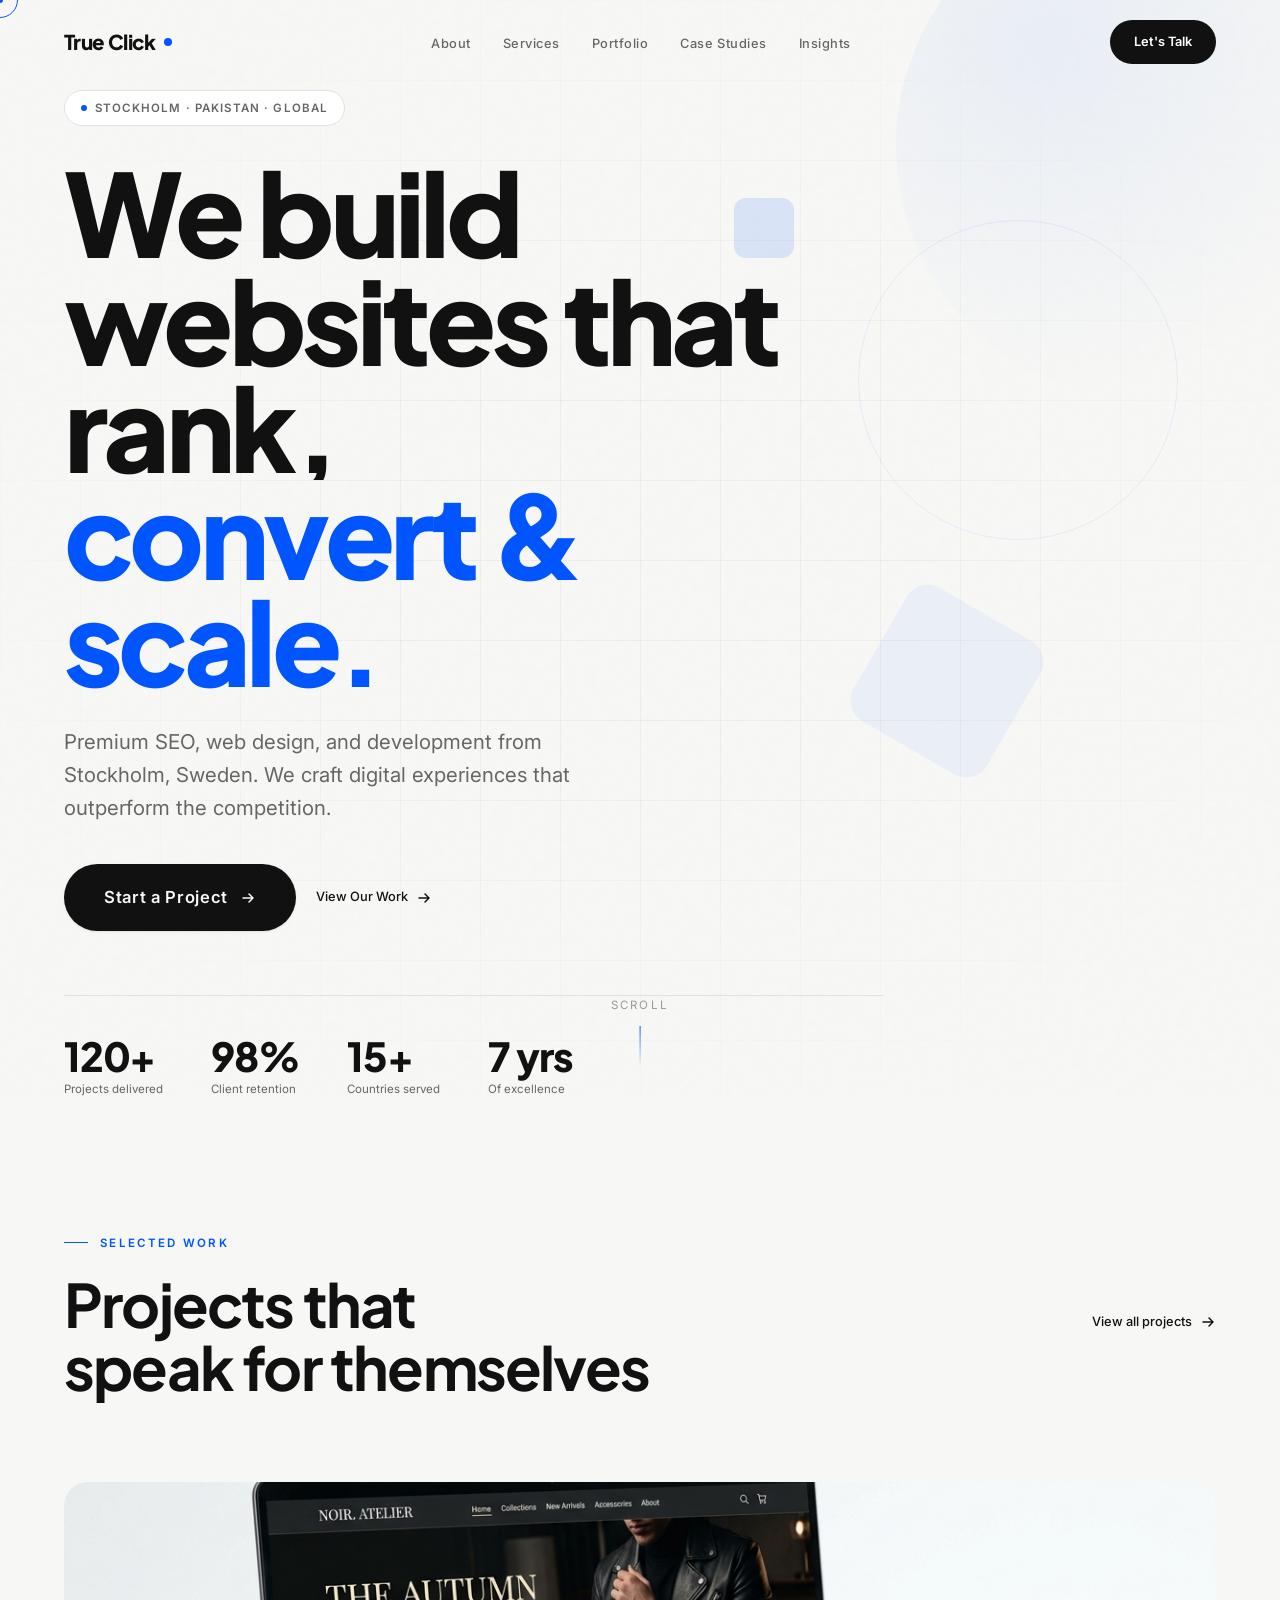
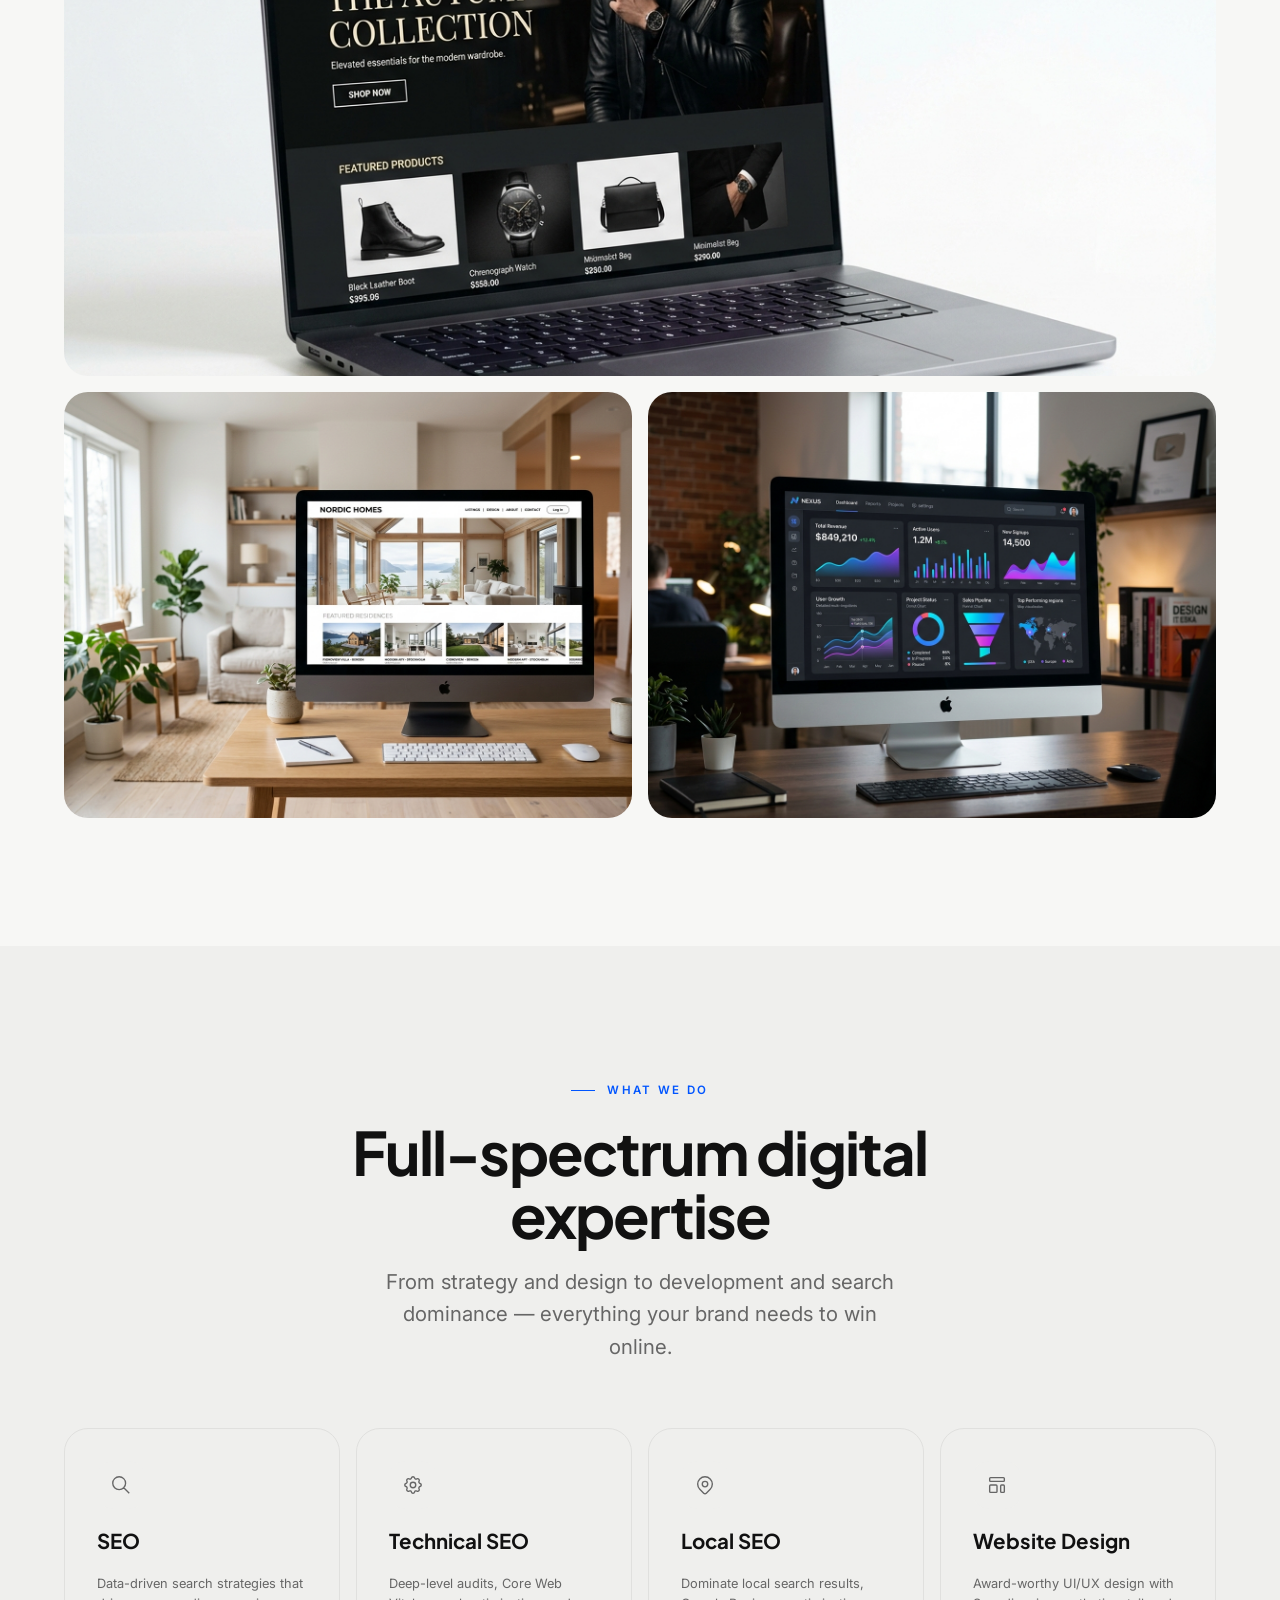
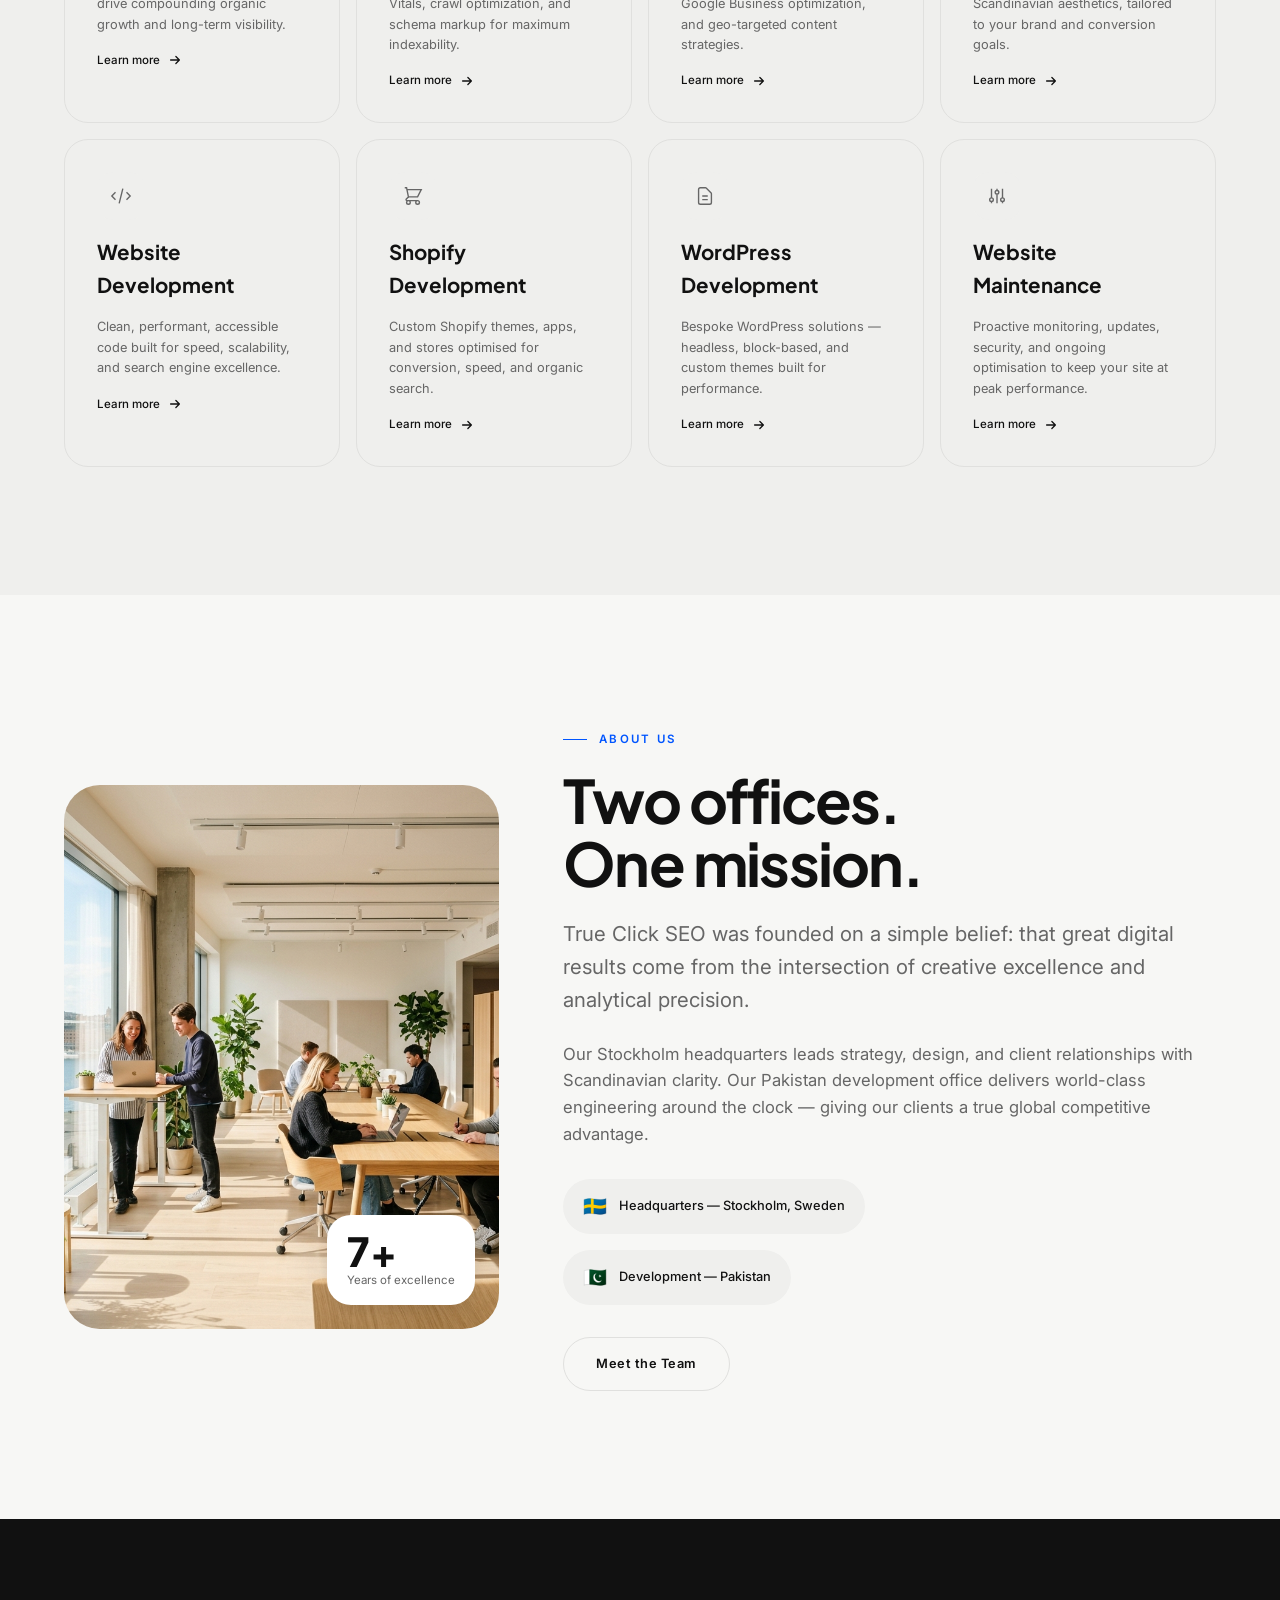
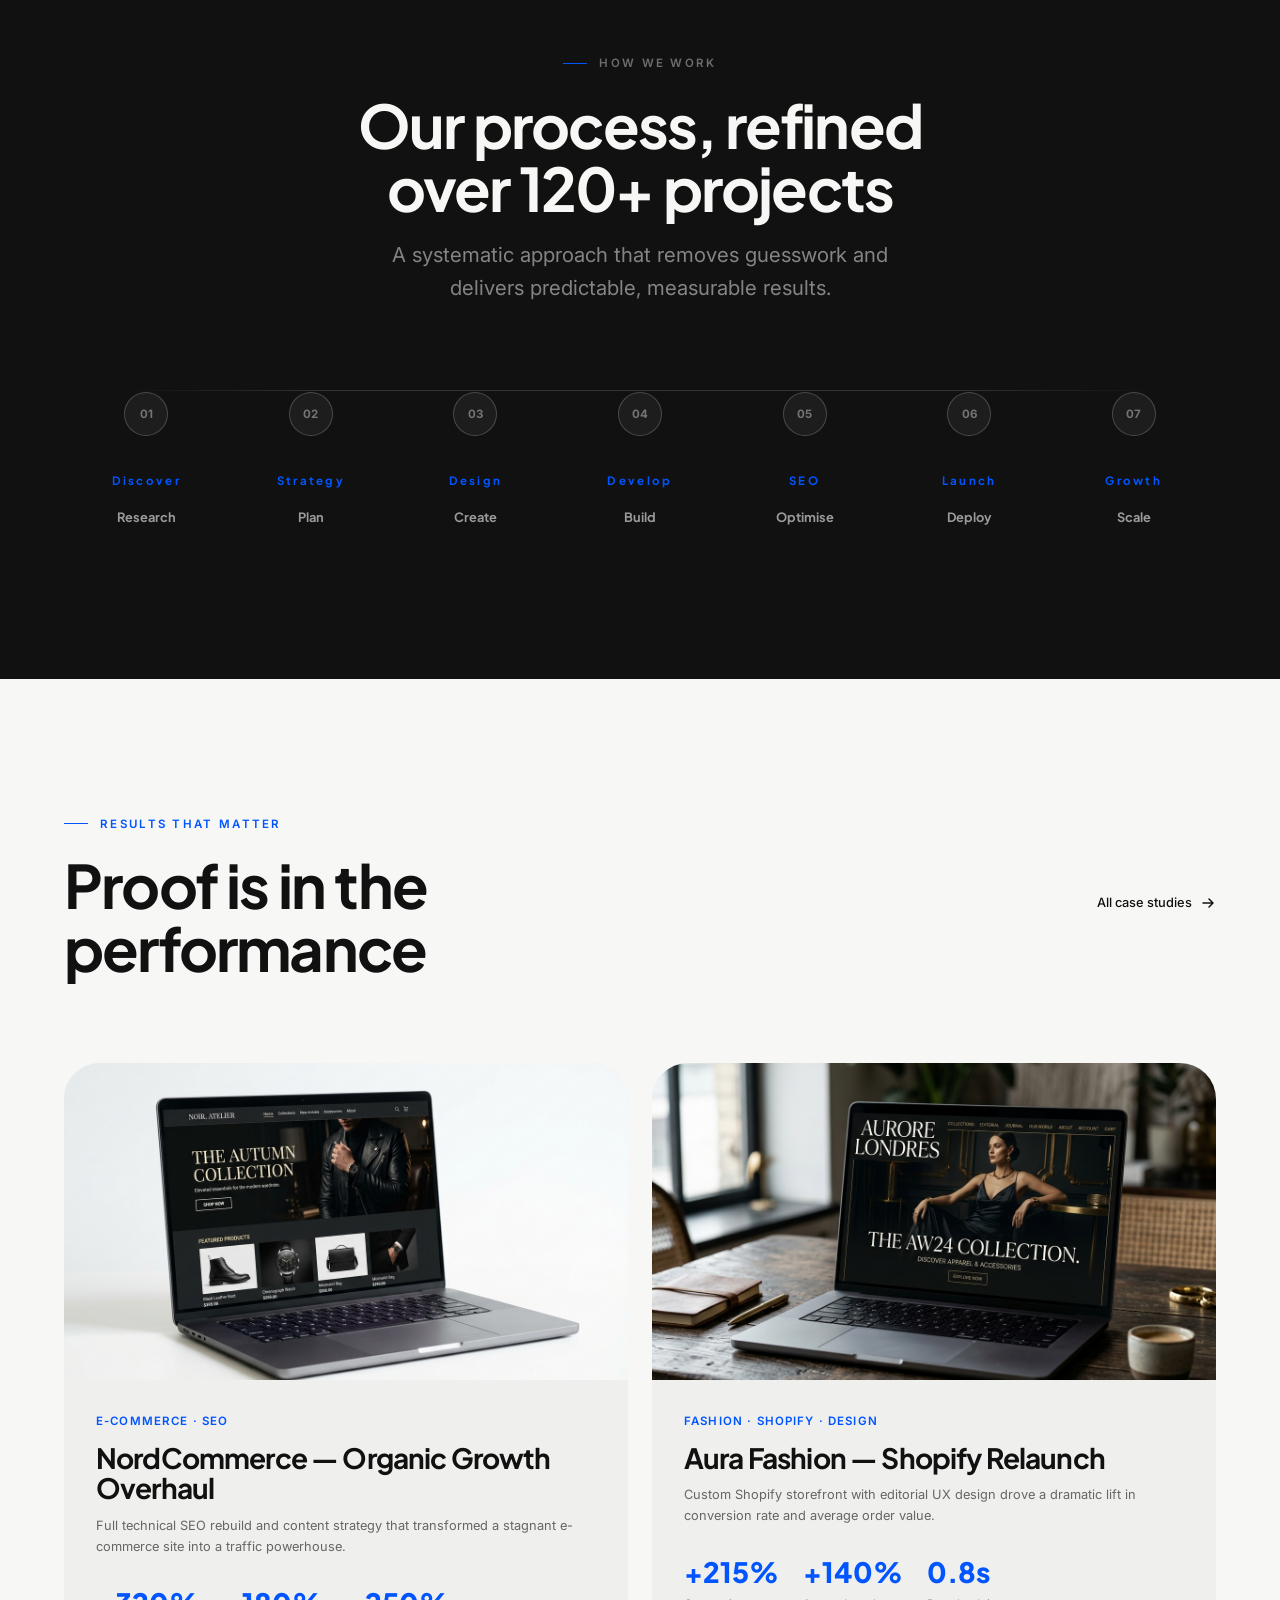
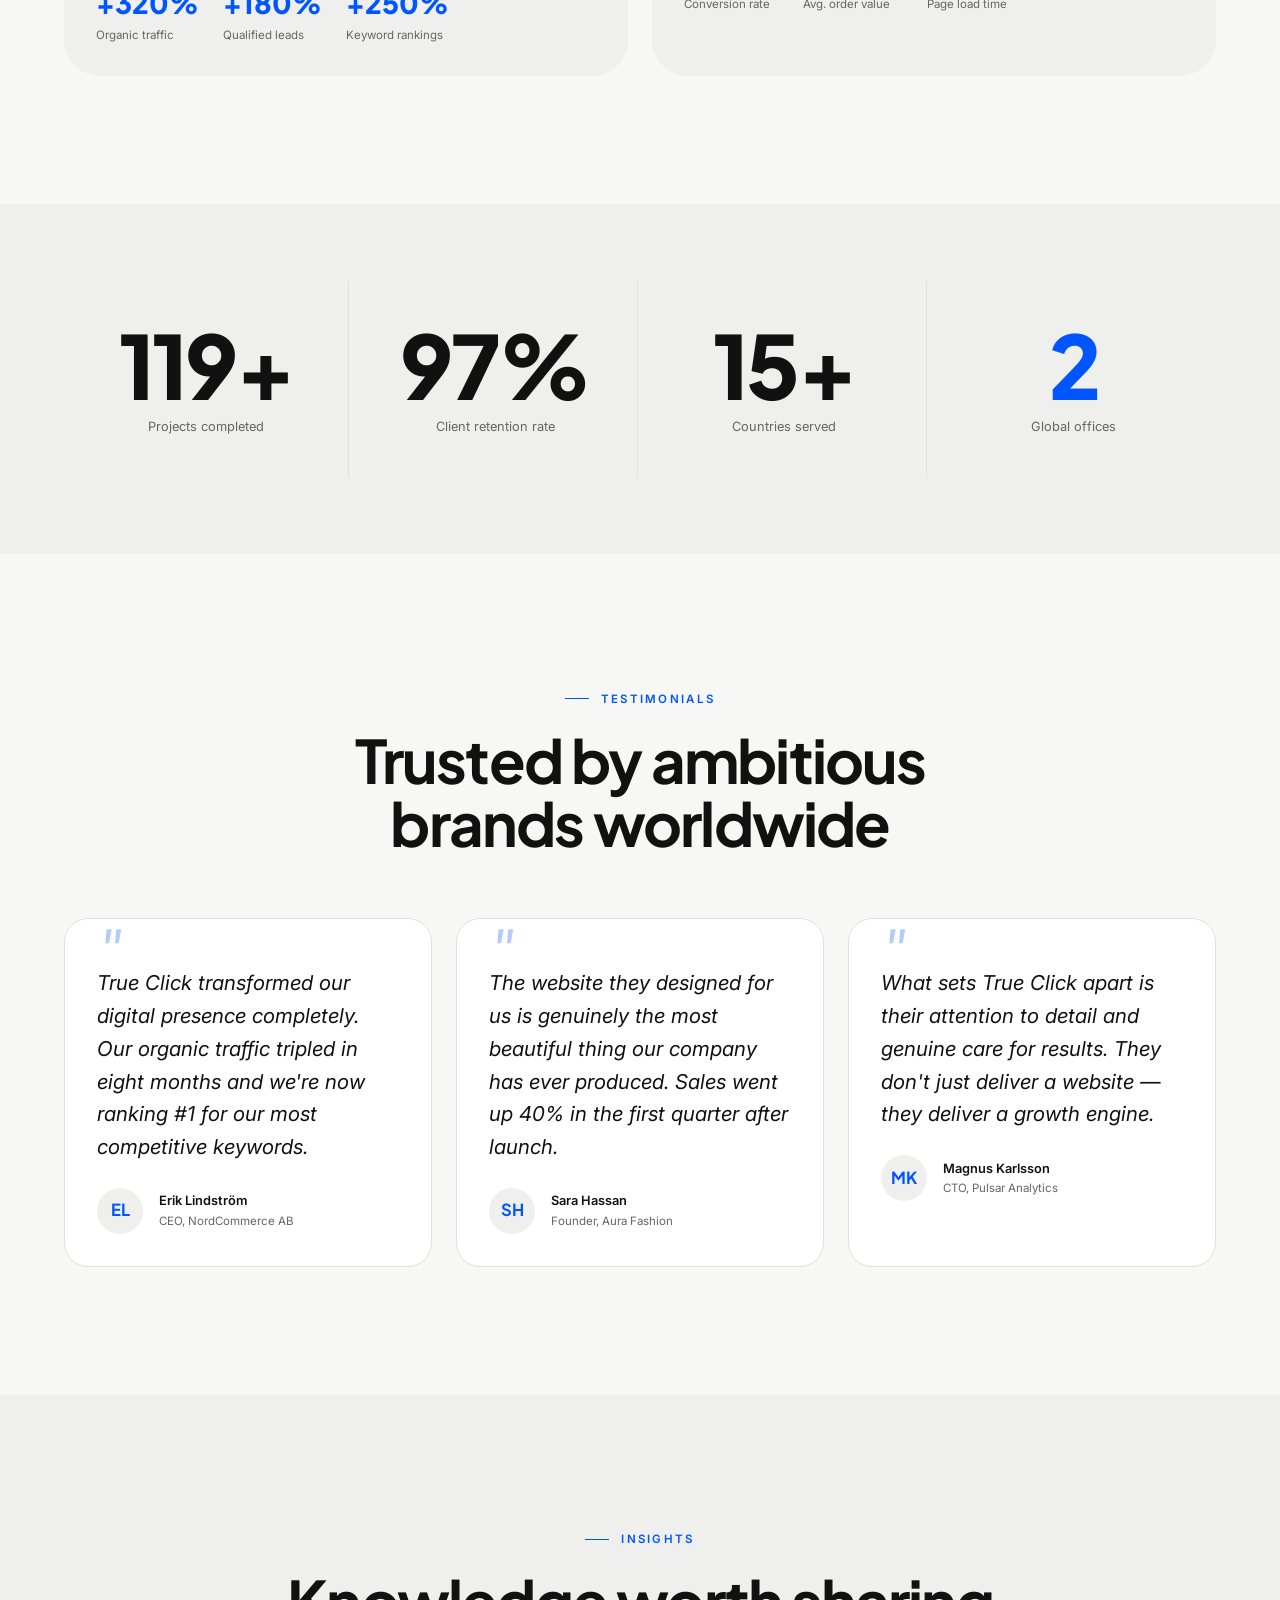
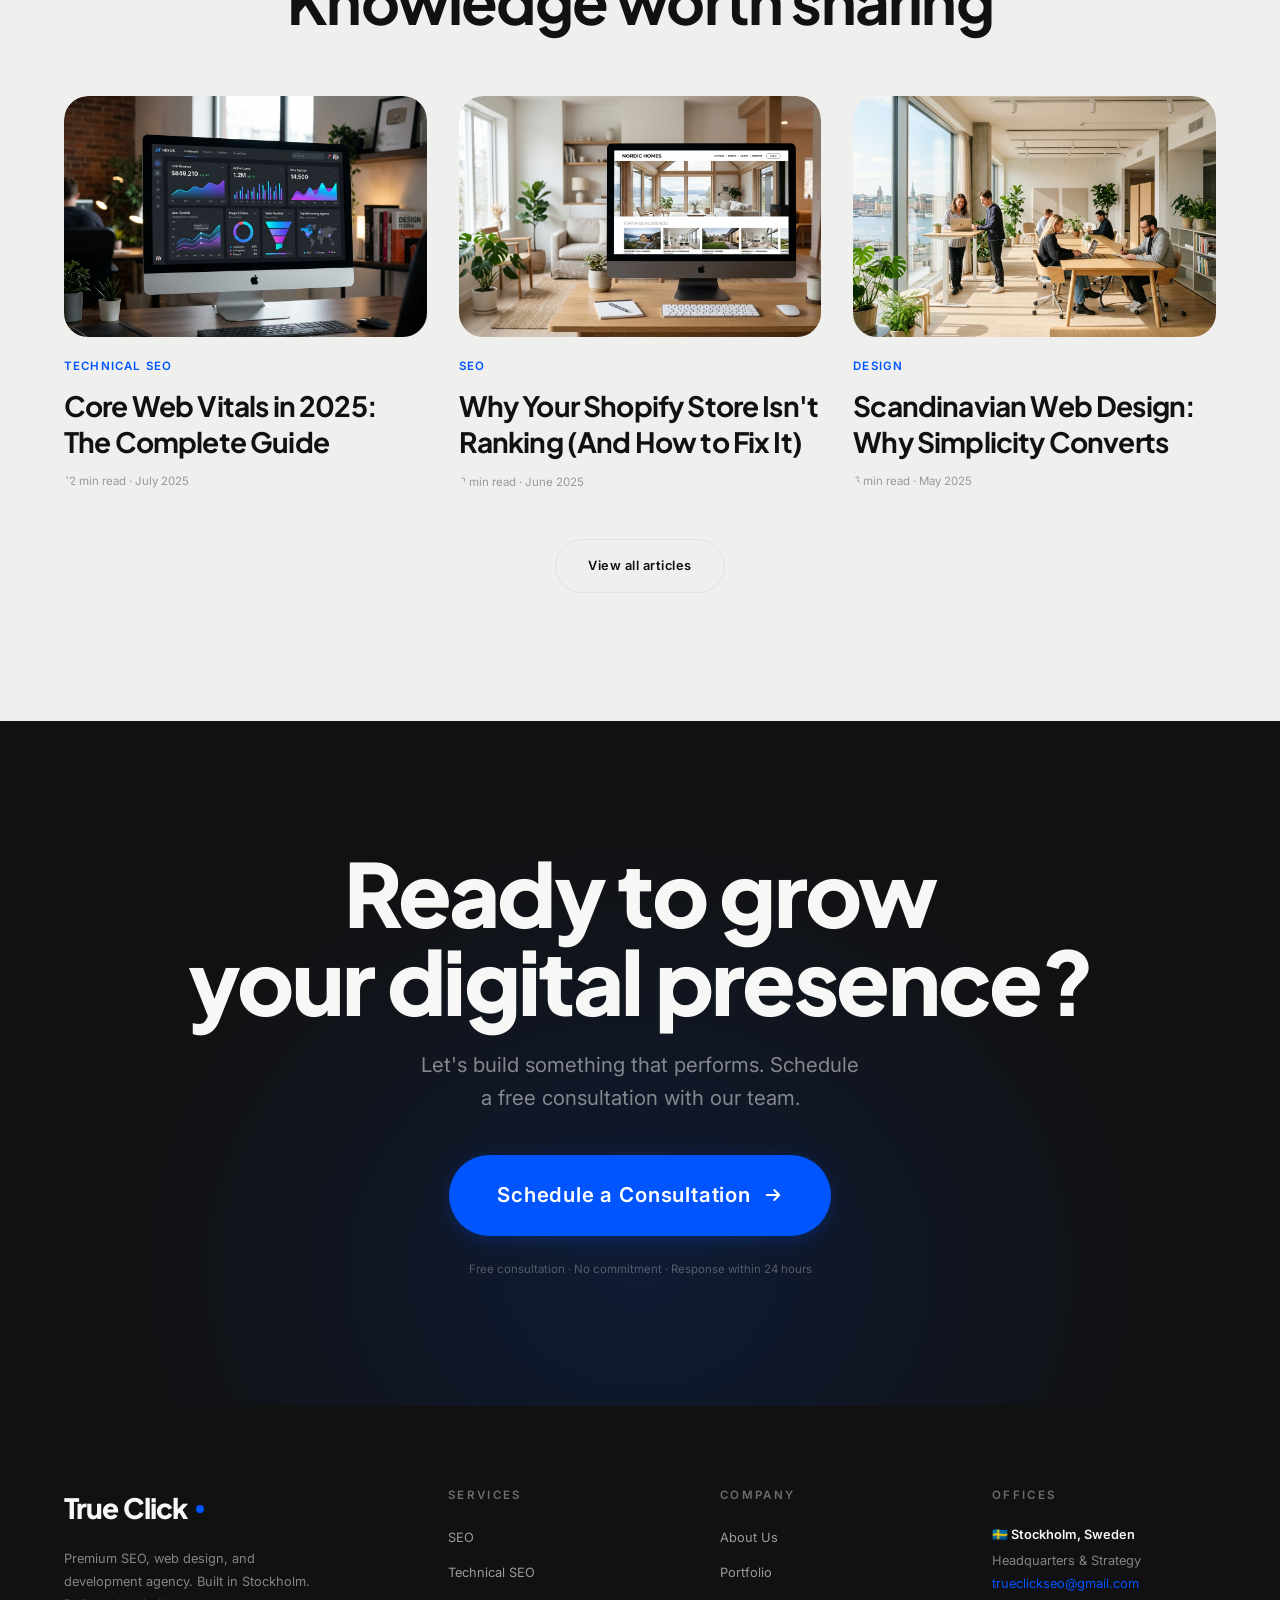
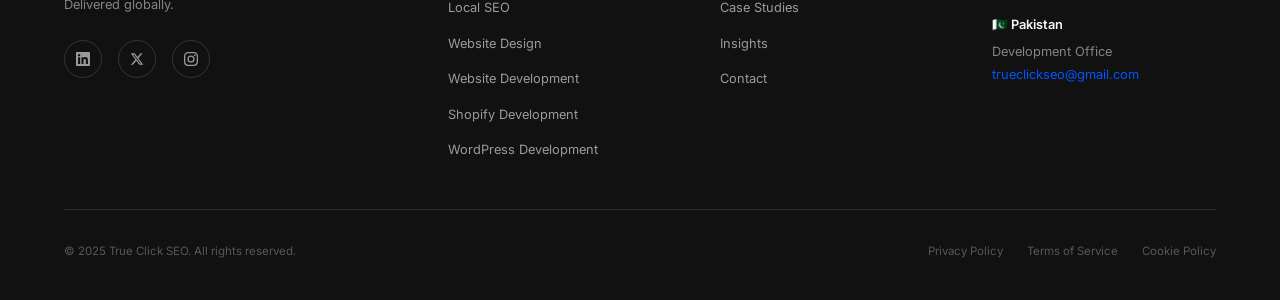
==== commit 6ca9a714: "Fix counters: Add hero count properties & update visibility threshold to 10%" ====
--- a/index.html
+++ b/index.html
@@ -132,19 +132,19 @@
 
           <div class="hero__stats">
             <div>
-              <div class="hero__stat-num">120+</div>
+              <div class="hero__stat-num" data-count="120" data-suffix="+">0+</div>
               <div class="hero__stat-label">Projects delivered</div>
             </div>
             <div>
-              <div class="hero__stat-num">98%</div>
+              <div class="hero__stat-num" data-count="98" data-suffix="%">0%</div>
               <div class="hero__stat-label">Client retention</div>
             </div>
             <div>
-              <div class="hero__stat-num">15+</div>
+              <div class="hero__stat-num" data-count="15" data-suffix="+">0+</div>
               <div class="hero__stat-label">Countries served</div>
             </div>
             <div>
-              <div class="hero__stat-num">7 yrs</div>
+              <div class="hero__stat-num" data-count="7" data-suffix=" yrs">0 yrs</div>
               <div class="hero__stat-label">Of excellence</div>
             </div>
           </div>
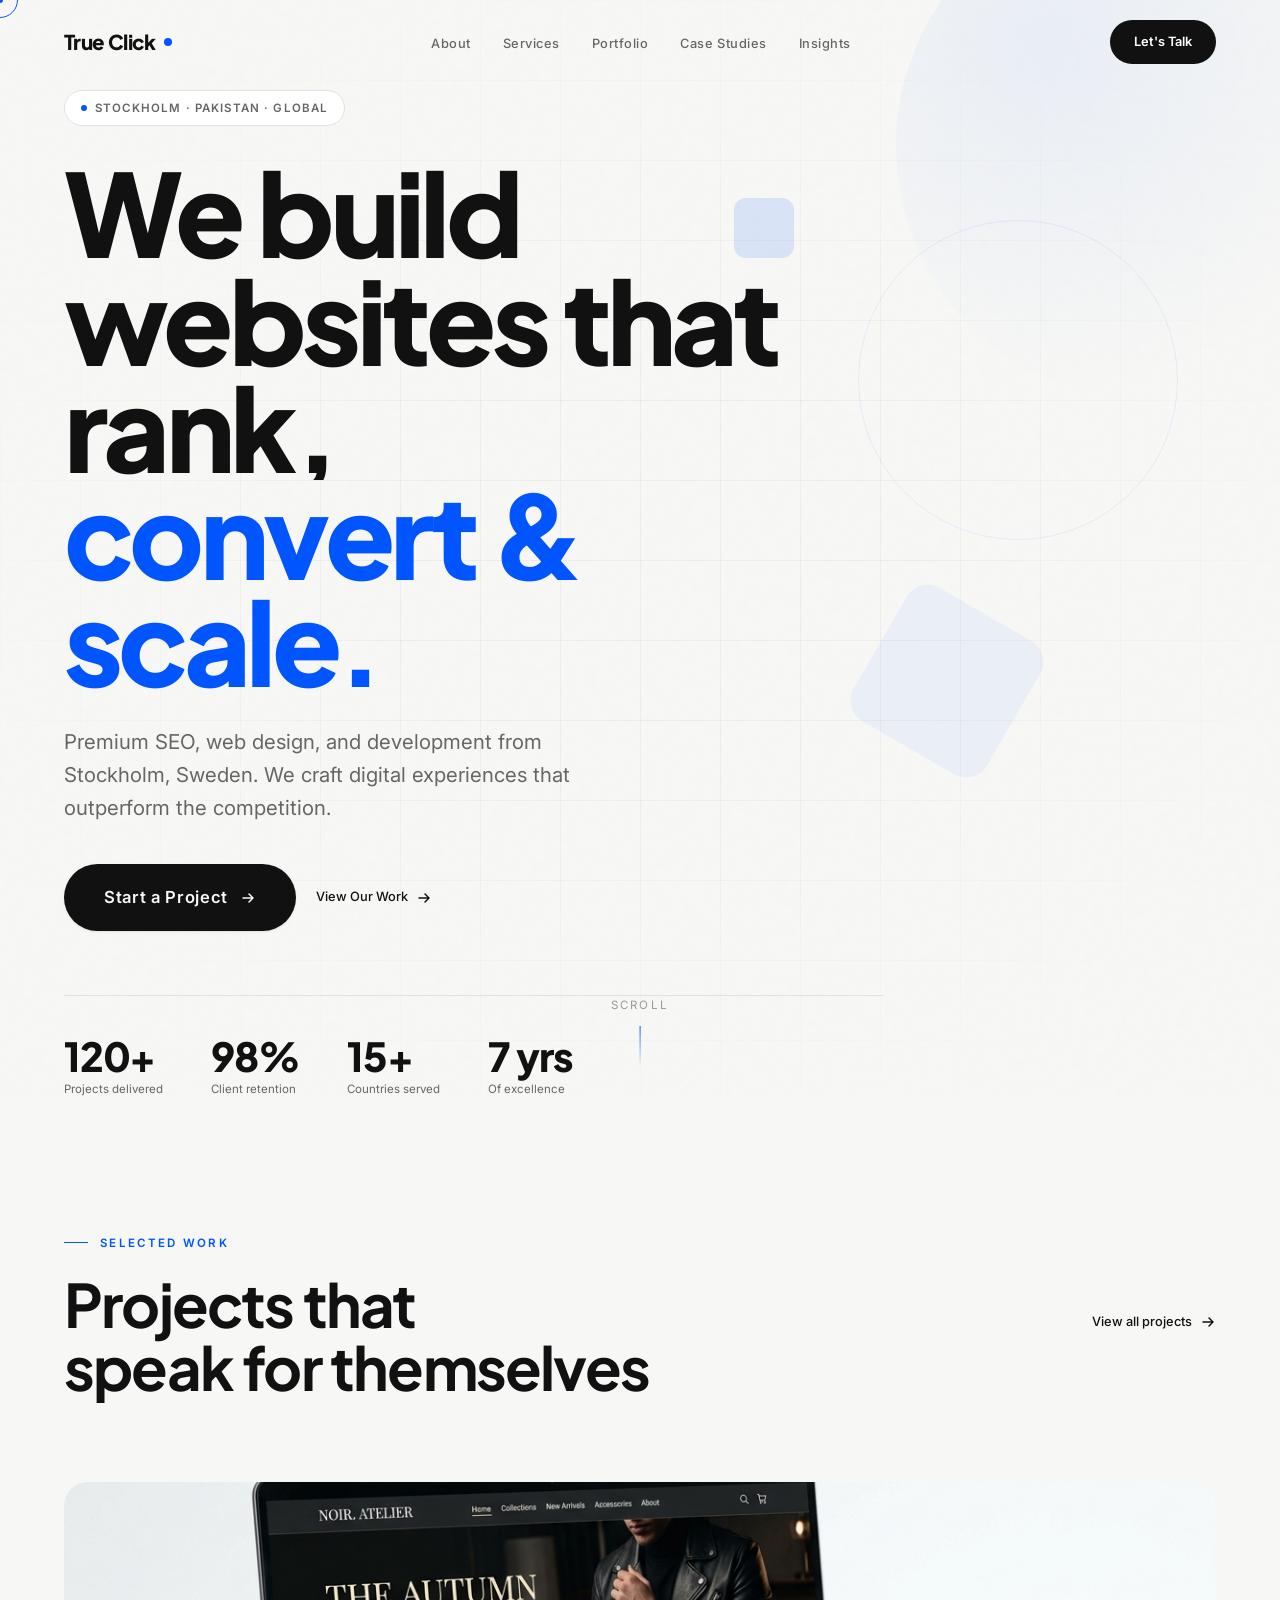
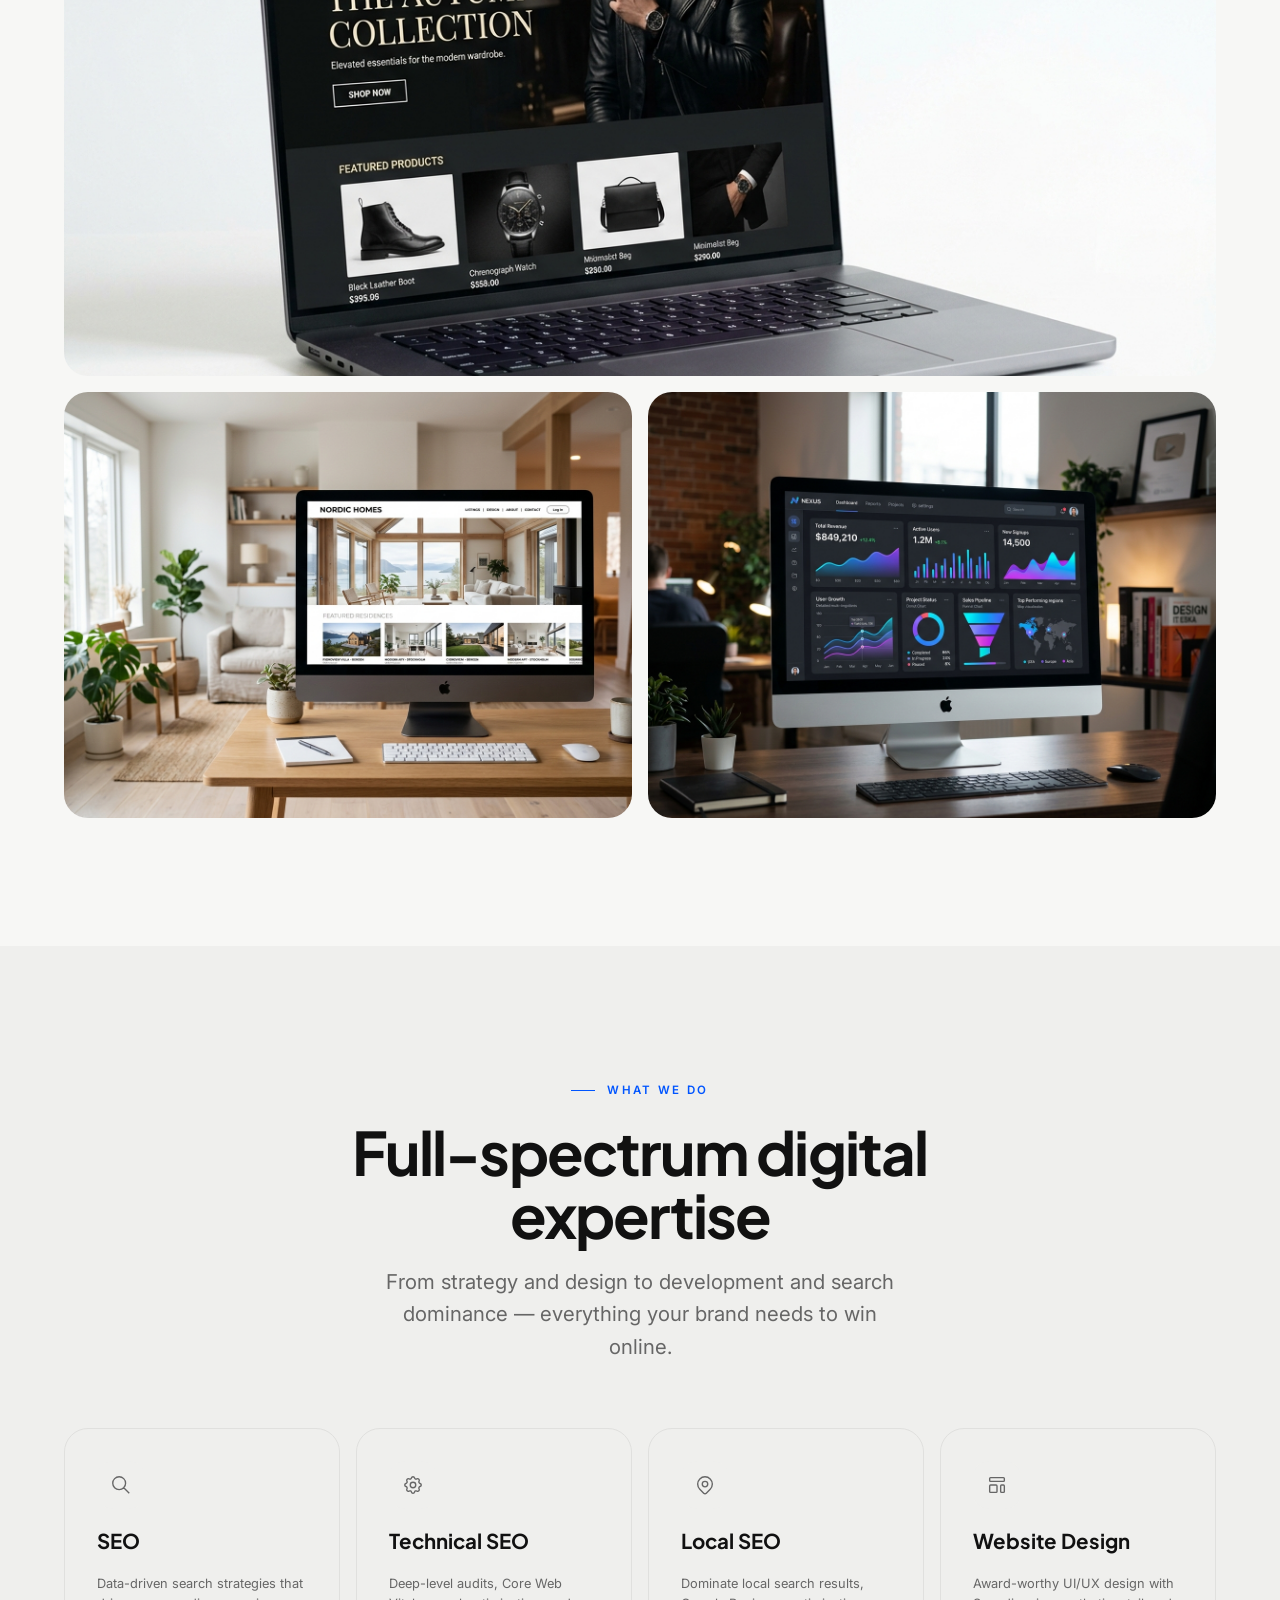
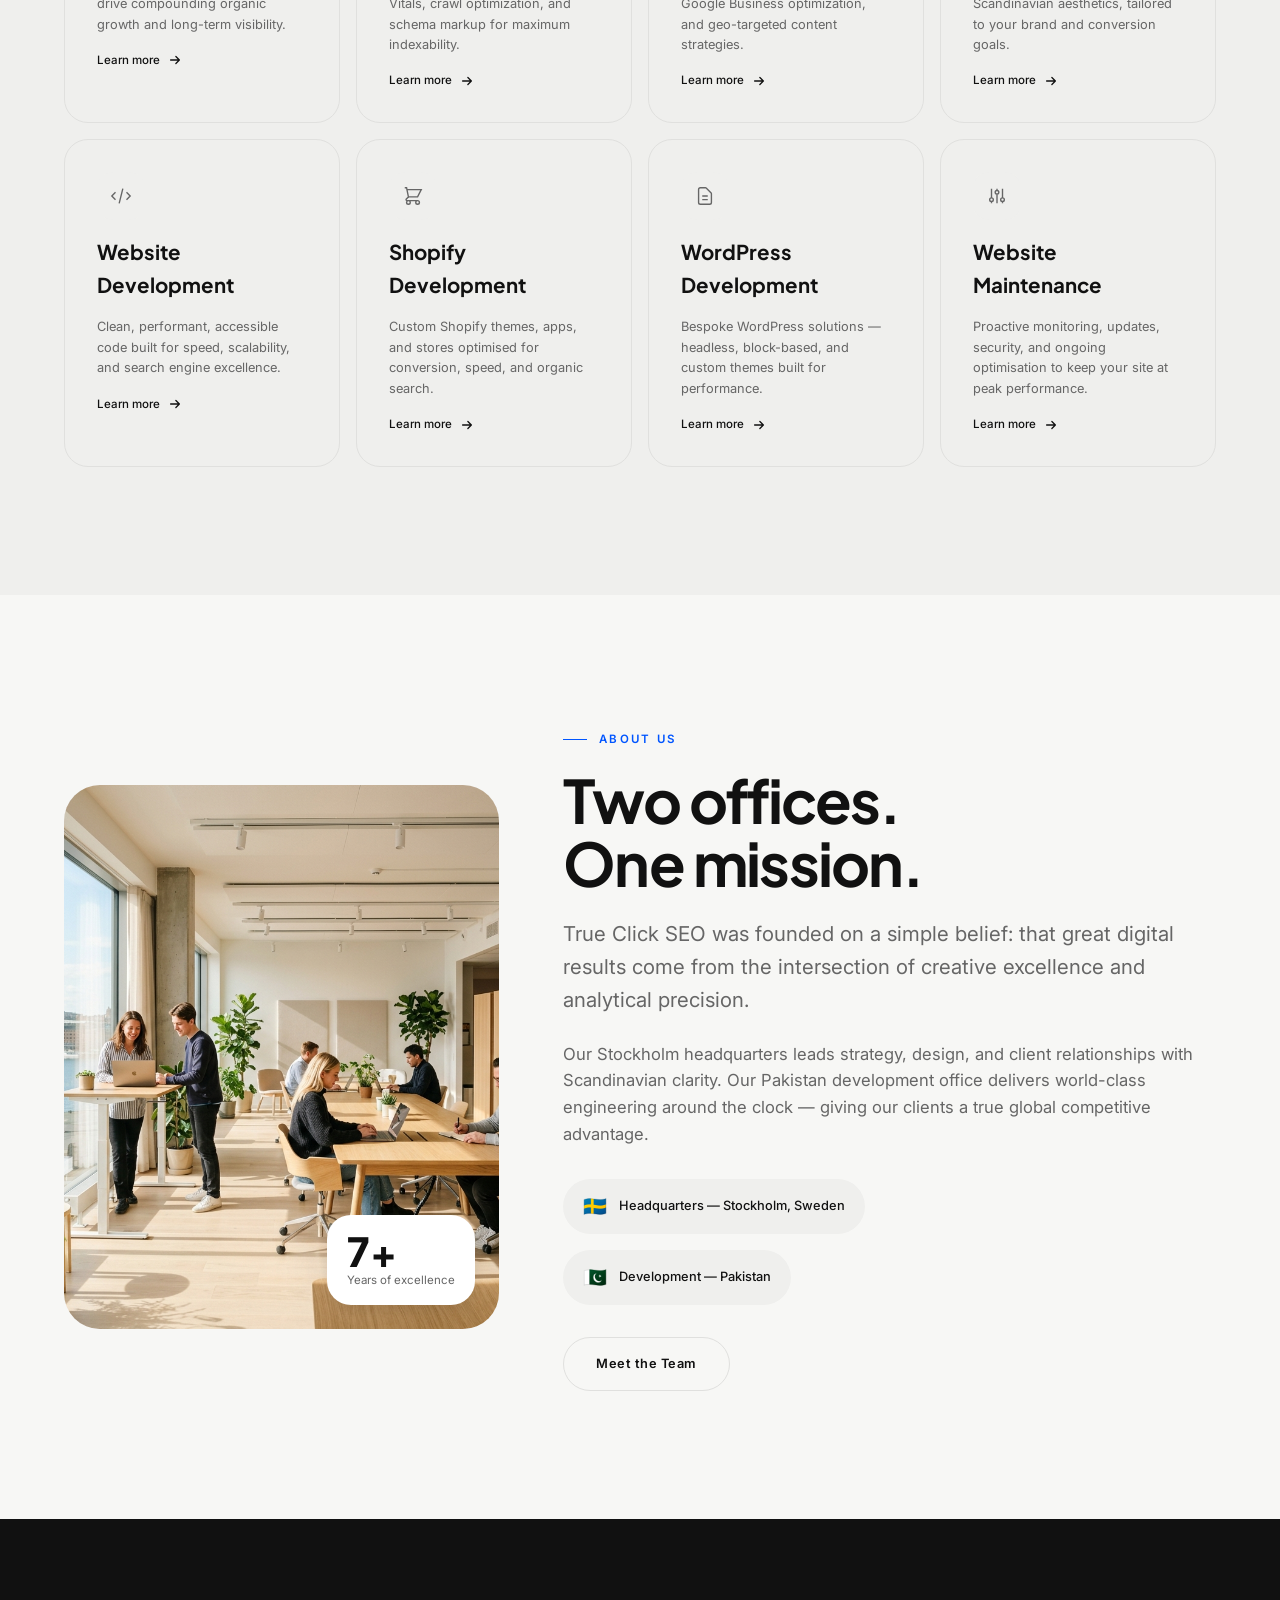
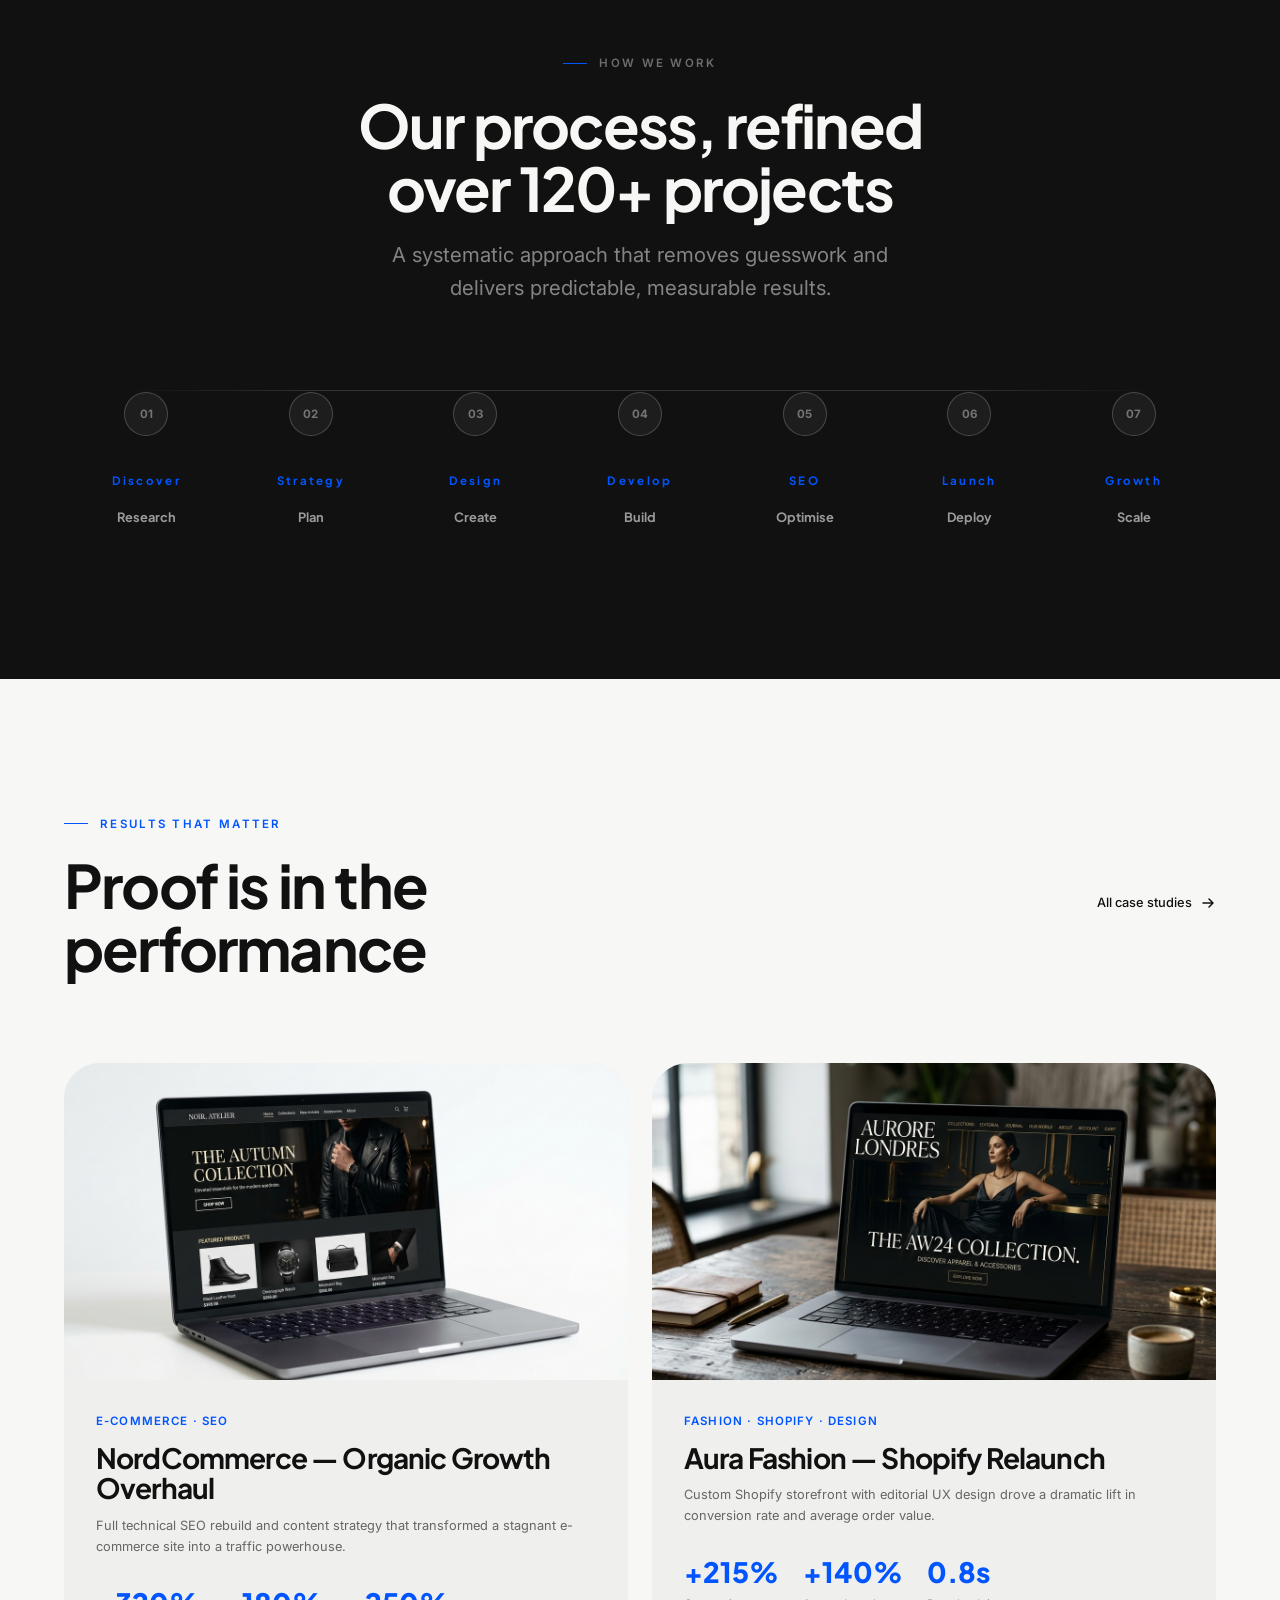
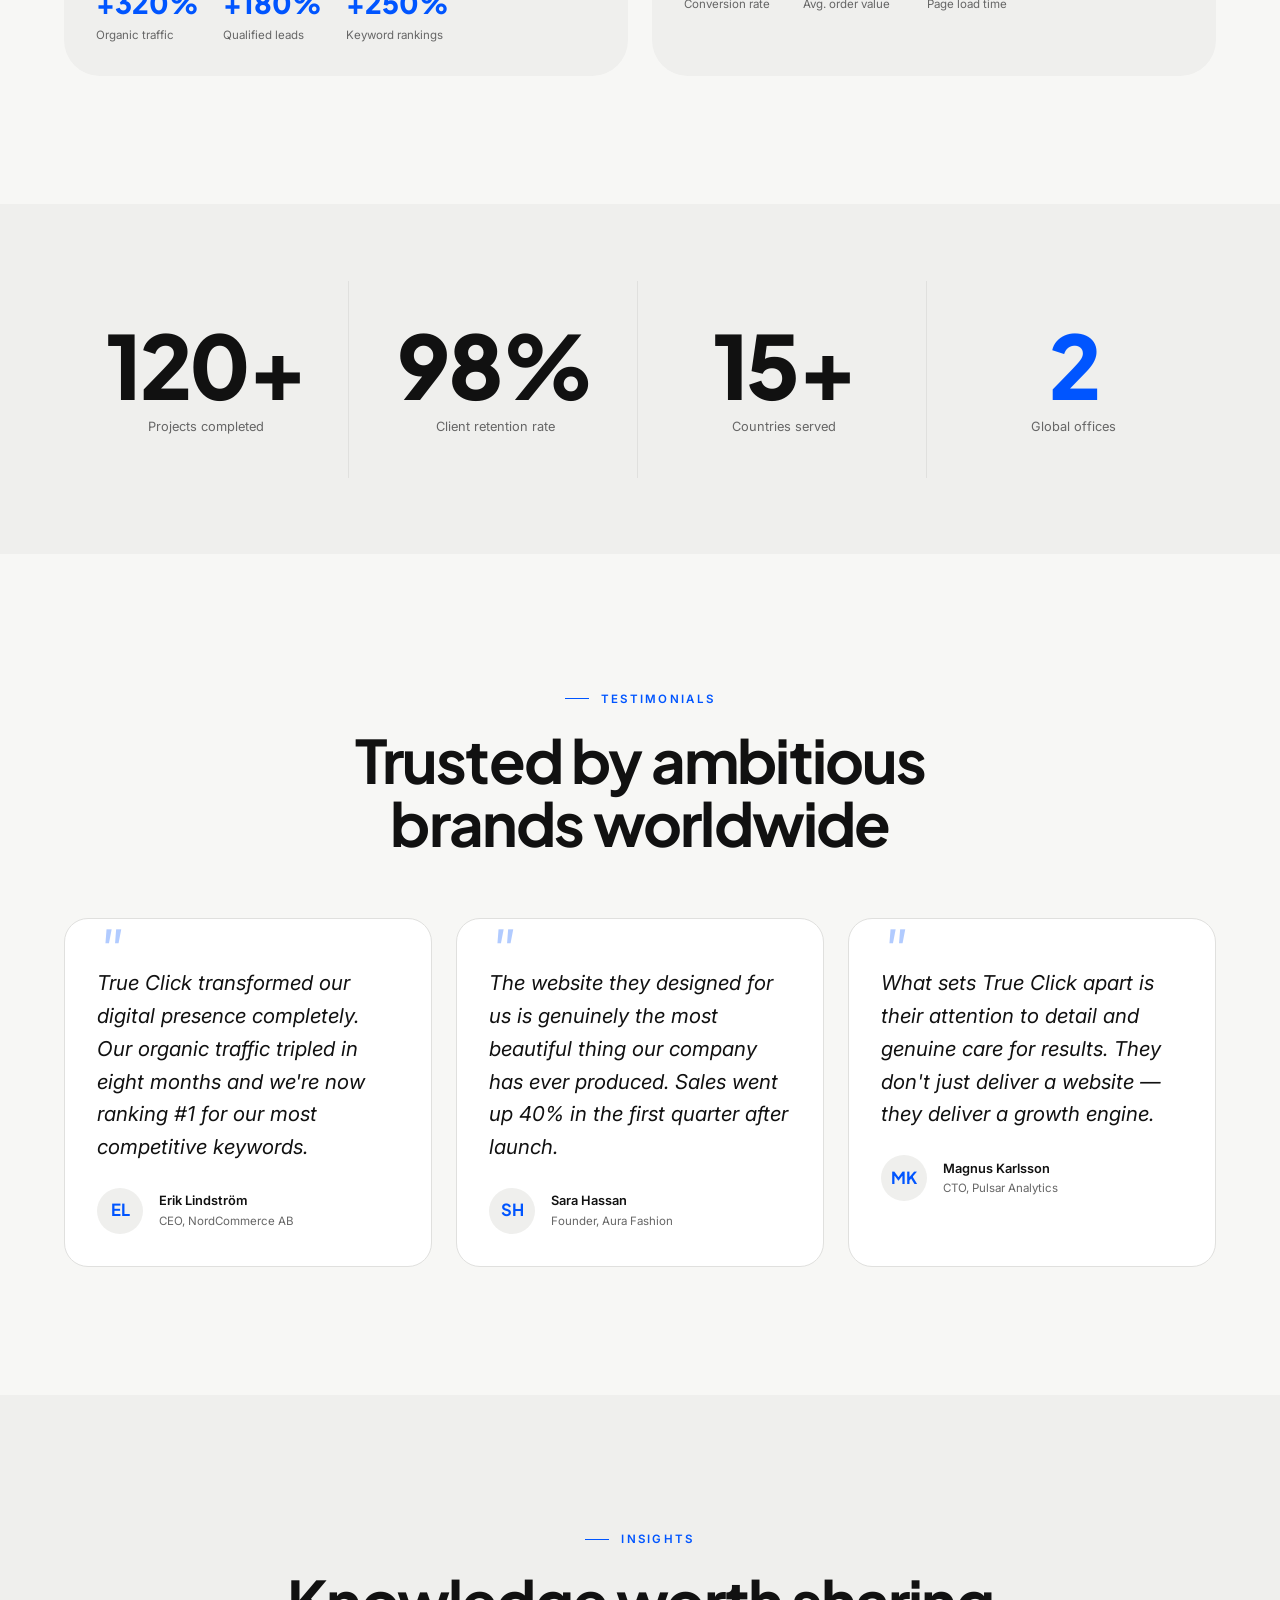
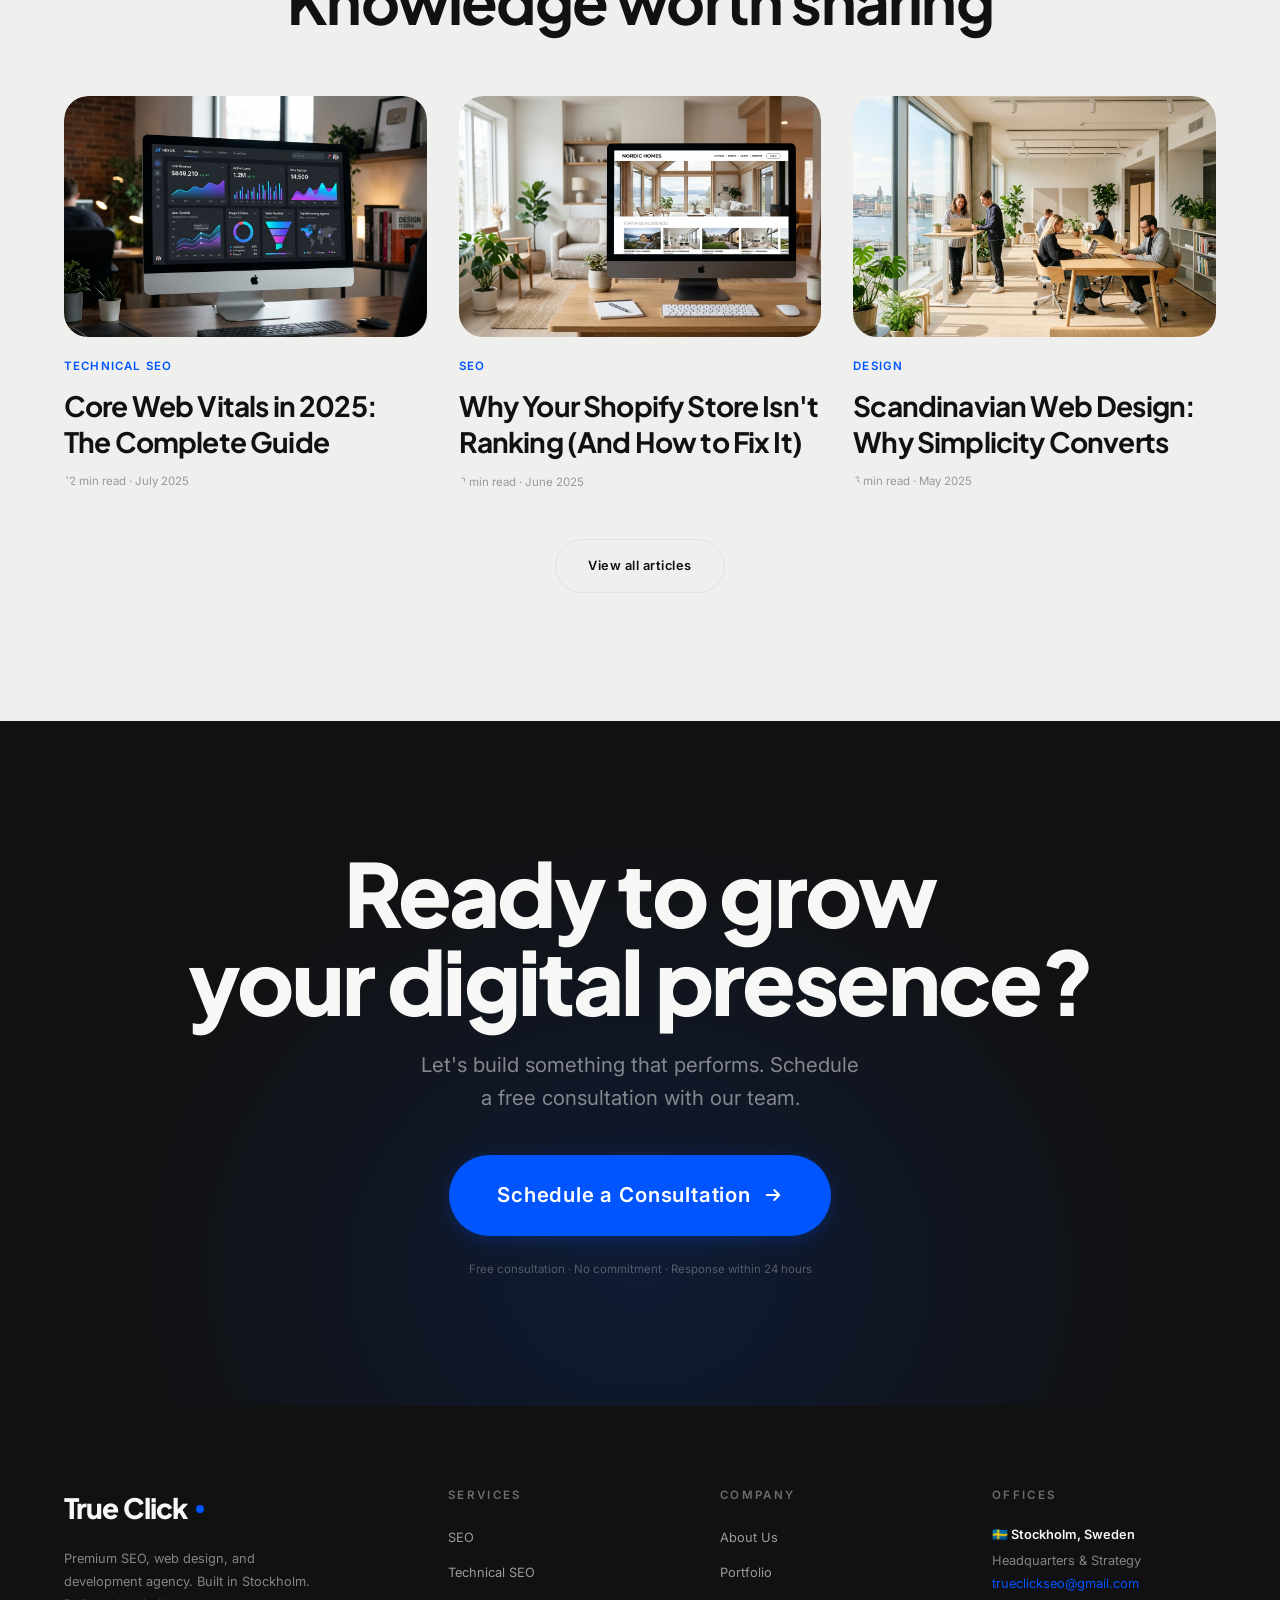
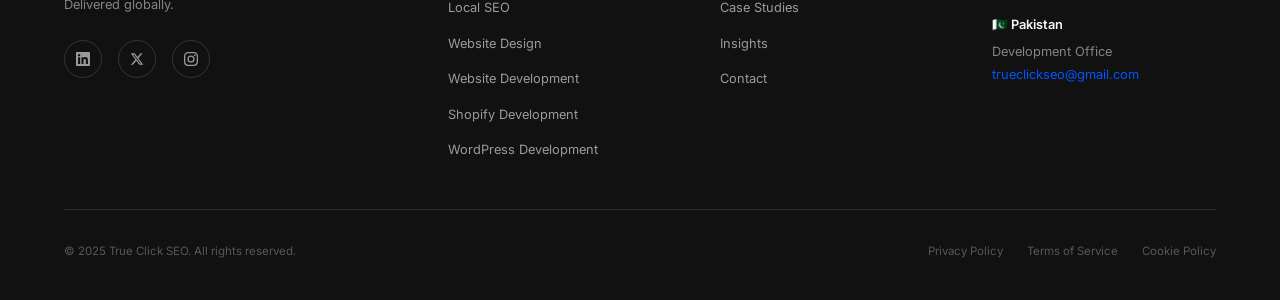
==== commit 8512d616: "Fix case study preview card counters on homepage (index.html)" ====
--- a/index.html
+++ b/index.html
@@ -473,15 +473,15 @@
               <p class="case-card__desc">Full technical SEO rebuild and content strategy that transformed a stagnant e-commerce site into a traffic powerhouse.</p>
               <div class="case-card__metrics">
                 <div>
-                  <div class="case-card__metric-value">+320%</div>
+                  <div class="case-card__metric-value" data-count="320" data-prefix="+" data-suffix="%">+0%</div>
                   <div class="case-card__metric-label">Organic traffic</div>
                 </div>
                 <div>
-                  <div class="case-card__metric-value">+180%</div>
+                  <div class="case-card__metric-value" data-count="180" data-prefix="+" data-suffix="%">+0%</div>
                   <div class="case-card__metric-label">Qualified leads</div>
                 </div>
                 <div>
-                  <div class="case-card__metric-value">+250%</div>
+                  <div class="case-card__metric-value" data-count="250" data-prefix="+" data-suffix="%">+0%</div>
                   <div class="case-card__metric-label">Keyword rankings</div>
                 </div>
               </div>
@@ -496,15 +496,15 @@
               <p class="case-card__desc">Custom Shopify storefront with editorial UX design drove a dramatic lift in conversion rate and average order value.</p>
               <div class="case-card__metrics">
                 <div>
-                  <div class="case-card__metric-value">+215%</div>
+                  <div class="case-card__metric-value" data-count="215" data-prefix="+" data-suffix="%">+0%</div>
                   <div class="case-card__metric-label">Conversion rate</div>
                 </div>
                 <div>
-                  <div class="case-card__metric-value">+140%</div>
+                  <div class="case-card__metric-value" data-count="140" data-prefix="+" data-suffix="%">+0%</div>
                   <div class="case-card__metric-label">Avg. order value</div>
                 </div>
                 <div>
-                  <div class="case-card__metric-value">0.8s</div>
+                  <div class="case-card__metric-value" data-count="0.8" data-suffix="s" data-decimals="1">0.0s</div>
                   <div class="case-card__metric-label">Page load time</div>
                 </div>
               </div>
